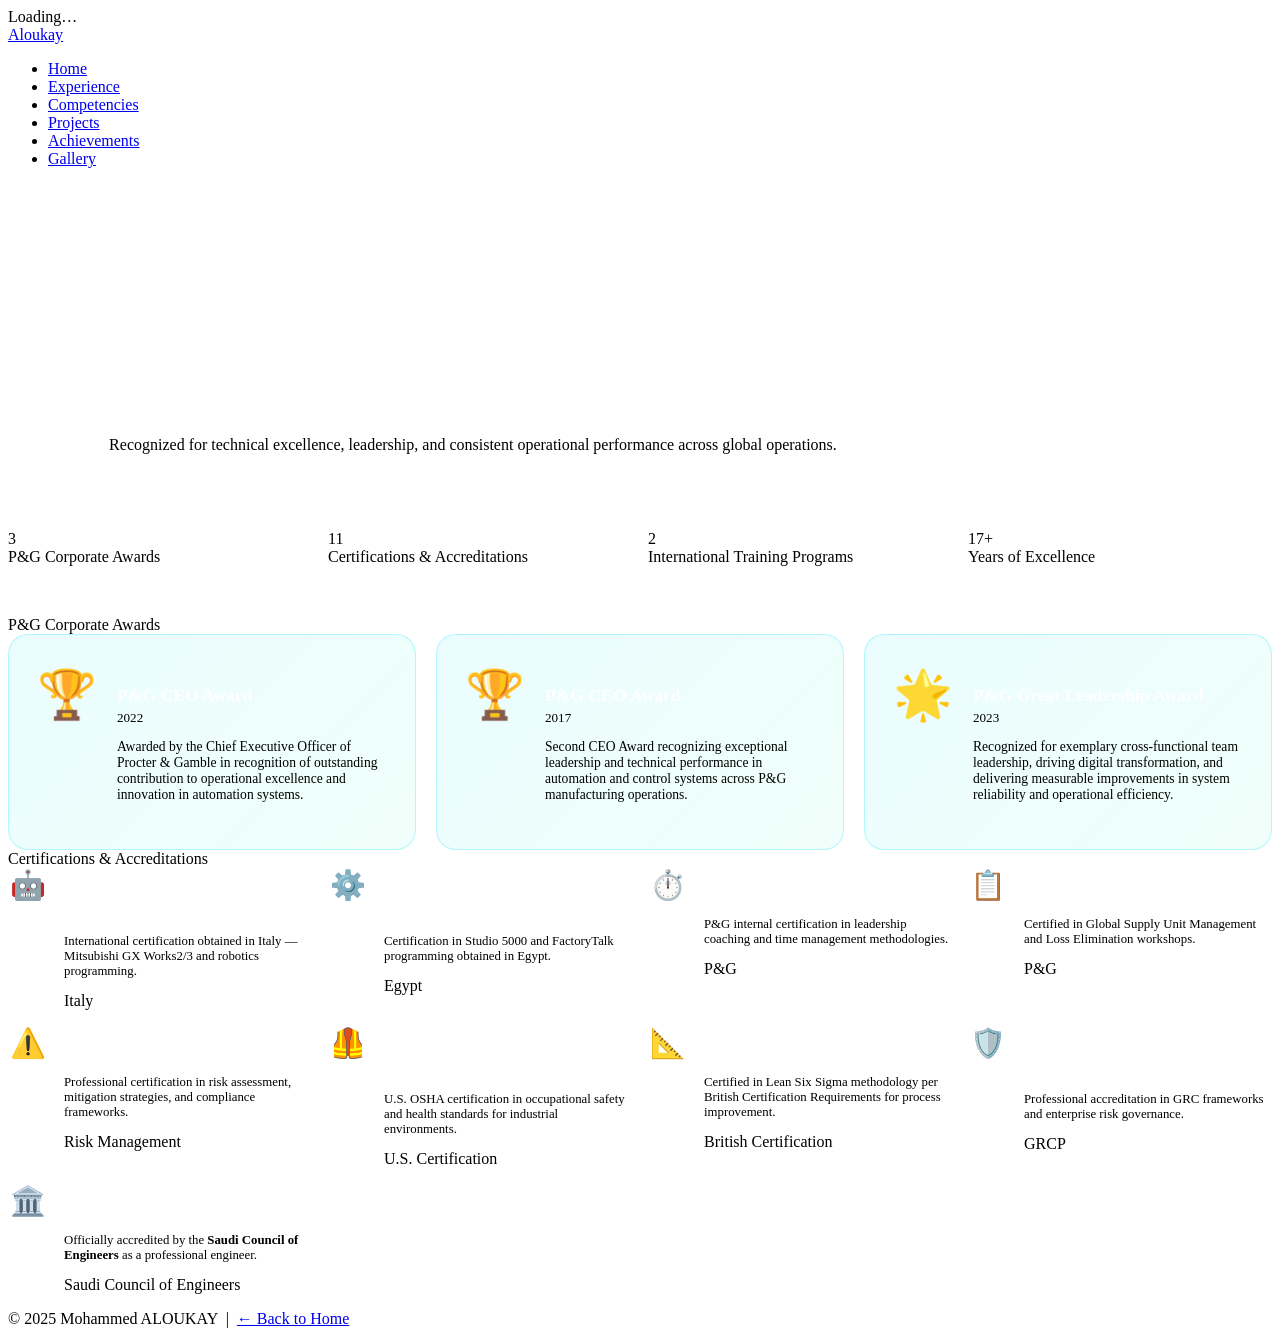
==== achievements.html @ 5bb52143 "Add files via upload" ====
<!DOCTYPE html>
<html lang="en">
<head>
  <meta charset="UTF-8" />
  <meta name="viewport" content="width=device-width, initial-scale=1.0" />
  <title>Achievements &amp; Awards — Mohammed ALOUKAY</title>
  <link href="https://fonts.googleapis.com/css2?family=Poppins:wght@300;400;600;700&display=swap" rel="stylesheet" />
  <link rel="stylesheet" href="style.css" />
  <style>
    .page-hero {
      padding: 140px 8% 60px;
      position: relative; overflow: hidden;
    }
    .page-hero .blob { top: 0; right: 5%; }
    .page-hero h1 {
      font-size: 2.8rem; font-weight: 700;
      background: linear-gradient(90deg, var(--cyan), var(--green));
      -webkit-background-clip: text;
      -webkit-text-fill-color: transparent;
    }
    .page-hero p { color: var(--muted); margin-top: 8px; }

    /* AWARD HIGHLIGHT */
    .award-highlight {
      background: linear-gradient(135deg, rgba(0,224,255,.08), rgba(0,255,163,.06));
      border: 1px solid rgba(0,224,255,.25);
      border-radius: 20px;
      padding: 32px 28px;
      display: flex; gap: 24px; align-items: flex-start;
      transition: transform .3s, box-shadow .3s;
    }
    .award-highlight:hover {
      transform: translateY(-6px);
      box-shadow: 0 10px 36px rgba(0,224,255,.18);
    }
    .award-highlight .aw-icon {
      font-size: 3rem; min-width: 56px; text-align: center;
    }
    .award-highlight h3 {
      font-size: 1.1rem; font-weight: 700; color: #fff;
      margin-bottom: 4px;
    }
    .award-highlight .aw-year {
      font-size: .82rem; color: var(--cyan);
      margin-bottom: 8px;
    }
    .award-highlight p { font-size: .85rem; color: var(--muted); }

    /* CERT CARD */
    .cert-card {
      display: flex; gap: 16px; align-items: flex-start;
    }
    .cert-card .cert-icon {
      font-size: 1.8rem; min-width: 40px; text-align: center;
    }
    .cert-card h4 { font-size: .92rem; font-weight: 700; color: #fff; margin-bottom: 4px; }
    .cert-card p  { font-size: .8rem; color: var(--muted); }

    .awards-grid {
      display: grid;
      grid-template-columns: repeat(auto-fit, minmax(320px,1fr));
      gap: 20px;
    }

    .cert-grid {
      display: grid;
      grid-template-columns: repeat(auto-fill, minmax(280px,1fr));
      gap: 16px;
    }

    /* COUNTER */
    .counter-row {
      display: grid;
      grid-template-columns: repeat(auto-fit, minmax(160px,1fr));
      gap: 16px;
      margin-bottom: 50px;
    }
  </style>
</head>
<body>

<div id="loader">Loading…</div>
<div class="cursor" id="cursor"></div>

<!-- NAV -->
<nav>
  <a class="logo" href="index.html">Aloukay</a>
  <ul>
    <li><a href="index.html">Home</a></li>
    <li><a href="experience.html">Experience</a></li>
    <li><a href="competencies.html">Competencies</a></li>
    <li><a href="projects.html">Projects</a></li>
    <li><a href="achievements.html">Achievements</a></li>
    <li><a href="gallery.html">Gallery</a></li>
  </ul>
</nav>

<!-- PAGE HERO -->
<div class="page-hero fade">
  <div class="blob"></div>
  <h1>Achievements &amp; Awards</h1>
  <p>Recognized for technical excellence, leadership, and consistent operational performance across global operations.</p>
</div>

<!-- COUNTERS -->
<section style="padding-top:0;" class="fade">
  <div class="counter-row">
    <div class="card stat-box">
      <div class="number">3</div>
      <div class="label">P&amp;G Corporate Awards</div>
    </div>
    <div class="card stat-box">
      <div class="number">11</div>
      <div class="label">Certifications &amp; Accreditations</div>
    </div>
    <div class="card stat-box">
      <div class="number">2</div>
      <div class="label">International Training Programs</div>
    </div>
    <div class="card stat-box">
      <div class="number">17+</div>
      <div class="label">Years of Excellence</div>
    </div>
  </div>
</section>

<!-- P&G AWARDS -->
<section style="padding-top:0;" class="fade">
  <div class="section-title">P&amp;G Corporate Awards</div>
  <div class="section-line"></div>
  <div class="awards-grid">

    <div class="award-highlight">
      <div class="aw-icon">🏆</div>
      <div>
        <h3>P&amp;G CEO Award</h3>
        <div class="aw-year">2022</div>
        <p>Awarded by the Chief Executive Officer of Procter &amp; Gamble in recognition of outstanding contribution to operational excellence and innovation in automation systems.</p>
      </div>
    </div>

    <div class="award-highlight">
      <div class="aw-icon">🏆</div>
      <div>
        <h3>P&amp;G CEO Award</h3>
        <div class="aw-year">2017</div>
        <p>Second CEO Award recognizing exceptional leadership and technical performance in automation and control systems across P&amp;G manufacturing operations.</p>
      </div>
    </div>

    <div class="award-highlight">
      <div class="aw-icon">🌟</div>
      <div>
        <h3>P&amp;G Great Leadership Award</h3>
        <div class="aw-year">2023</div>
        <p>Recognized for exemplary cross-functional team leadership, driving digital transformation, and delivering measurable improvements in system reliability and operational efficiency.</p>
      </div>
    </div>

  </div>
</section>

<!-- CERTIFICATIONS -->
<section class="fade">
  <div class="section-title">Certifications &amp; Accreditations</div>
  <div class="section-line"></div>
  <div class="cert-grid">

    <div class="card cert-card">
      <div class="cert-icon">🤖</div>
      <div>
        <h4>Mitsubishi PLC &amp; Robotics Programming Excellence</h4>
        <p>International certification obtained in Italy — Mitsubishi GX Works2/3 and robotics programming.</p>
        <span class="tag">Italy</span>
      </div>
    </div>

    <div class="card cert-card">
      <div class="cert-icon">⚙️</div>
      <div>
        <h4>Allen-Bradley PLC &amp; Automation Training</h4>
        <p>Certification in Studio 5000 and FactoryTalk programming obtained in Egypt.</p>
        <span class="tag">Egypt</span>
      </div>
    </div>

    <div class="card cert-card">
      <div class="cert-icon">⏱️</div>
      <div>
        <h4>Time &amp; Coaching Management</h4>
        <p>P&amp;G internal certification in leadership coaching and time management methodologies.</p>
        <span class="tag">P&amp;G</span>
      </div>
    </div>

    <div class="card cert-card">
      <div class="cert-icon">📋</div>
      <div>
        <h4>GSUM &amp; LE Workshop Certifications</h4>
        <p>Certified in Global Supply Unit Management and Loss Elimination workshops.</p>
        <span class="tag">P&amp;G</span>
      </div>
    </div>

    <div class="card cert-card">
      <div class="cert-icon">⚠️</div>
      <div>
        <h4>Fundamentals of Risk Management</h4>
        <p>Professional certification in risk assessment, mitigation strategies, and compliance frameworks.</p>
        <span class="tag">Risk Management</span>
      </div>
    </div>

    <div class="card cert-card">
      <div class="cert-icon">🦺</div>
      <div>
        <h4>OSHA — Occupational Safety &amp; Health</h4>
        <p>U.S. OSHA certification in occupational safety and health standards for industrial environments.</p>
        <span class="tag">U.S. Certification</span>
      </div>
    </div>

    <div class="card cert-card">
      <div class="cert-icon">📐</div>
      <div>
        <h4>Lean Six Sigma</h4>
        <p>Certified in Lean Six Sigma methodology per British Certification Requirements for process improvement.</p>
        <span class="tag">British Certification</span>
      </div>
    </div>

    <div class="card cert-card">
      <div class="cert-icon">🛡️</div>
      <div>
        <h4>Governance, Risk Management &amp; Compliance (GRCP)</h4>
        <p>Professional accreditation in GRC frameworks and enterprise risk governance.</p>
        <span class="tag">GRCP</span>
      </div>
    </div>

    <div class="card cert-card">
      <div class="cert-icon">🏛️</div>
      <div>
        <h4>Professional Accreditation Certificate</h4>
        <p>Officially accredited by the <strong>Saudi Council of Engineers</strong> as a professional engineer.</p>
        <span class="tag">Saudi Council of Engineers</span>
      </div>
    </div>

  </div>
</section>

<!-- FOOTER -->
<footer>
  <p>&copy; 2025 Mohammed ALOUKAY &nbsp;|&nbsp; <a href="index.html">← Back to Home</a></p>
</footer>

<script src="nav.js"></script>
</body>
</html>
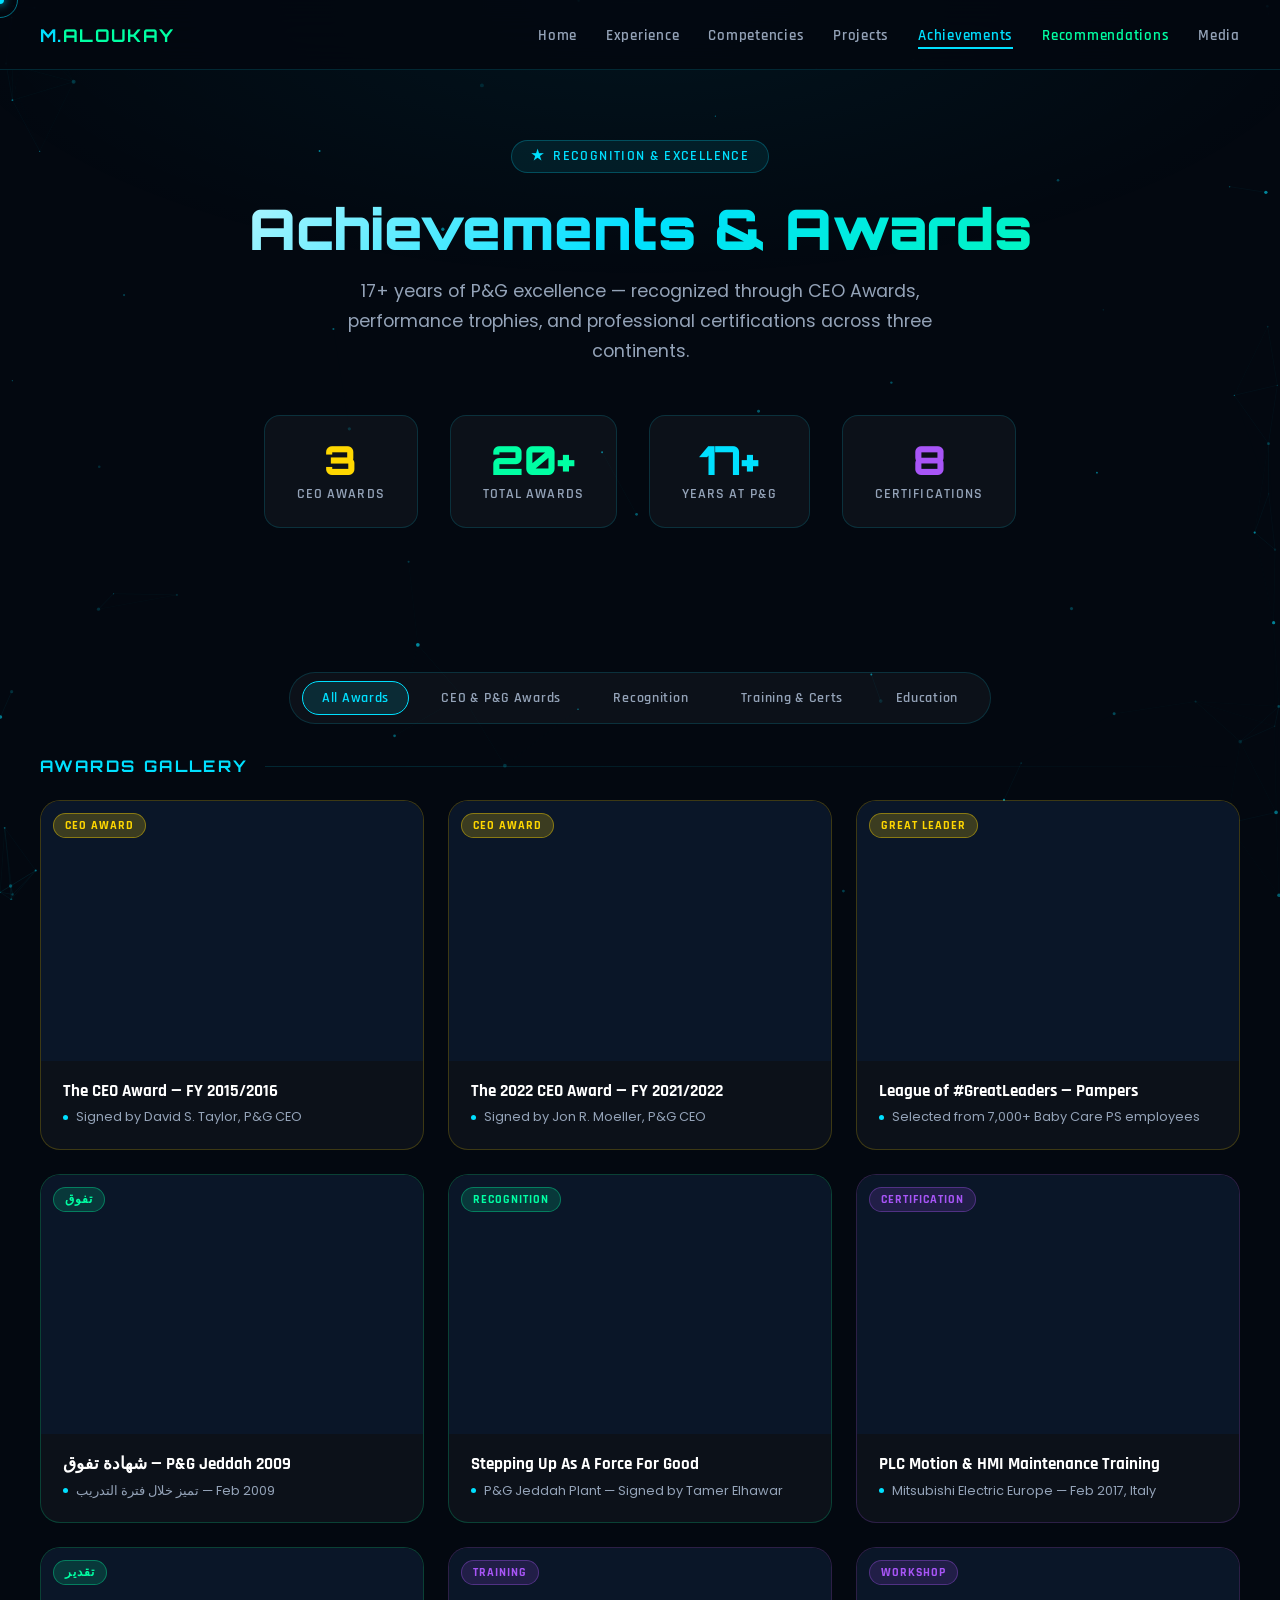
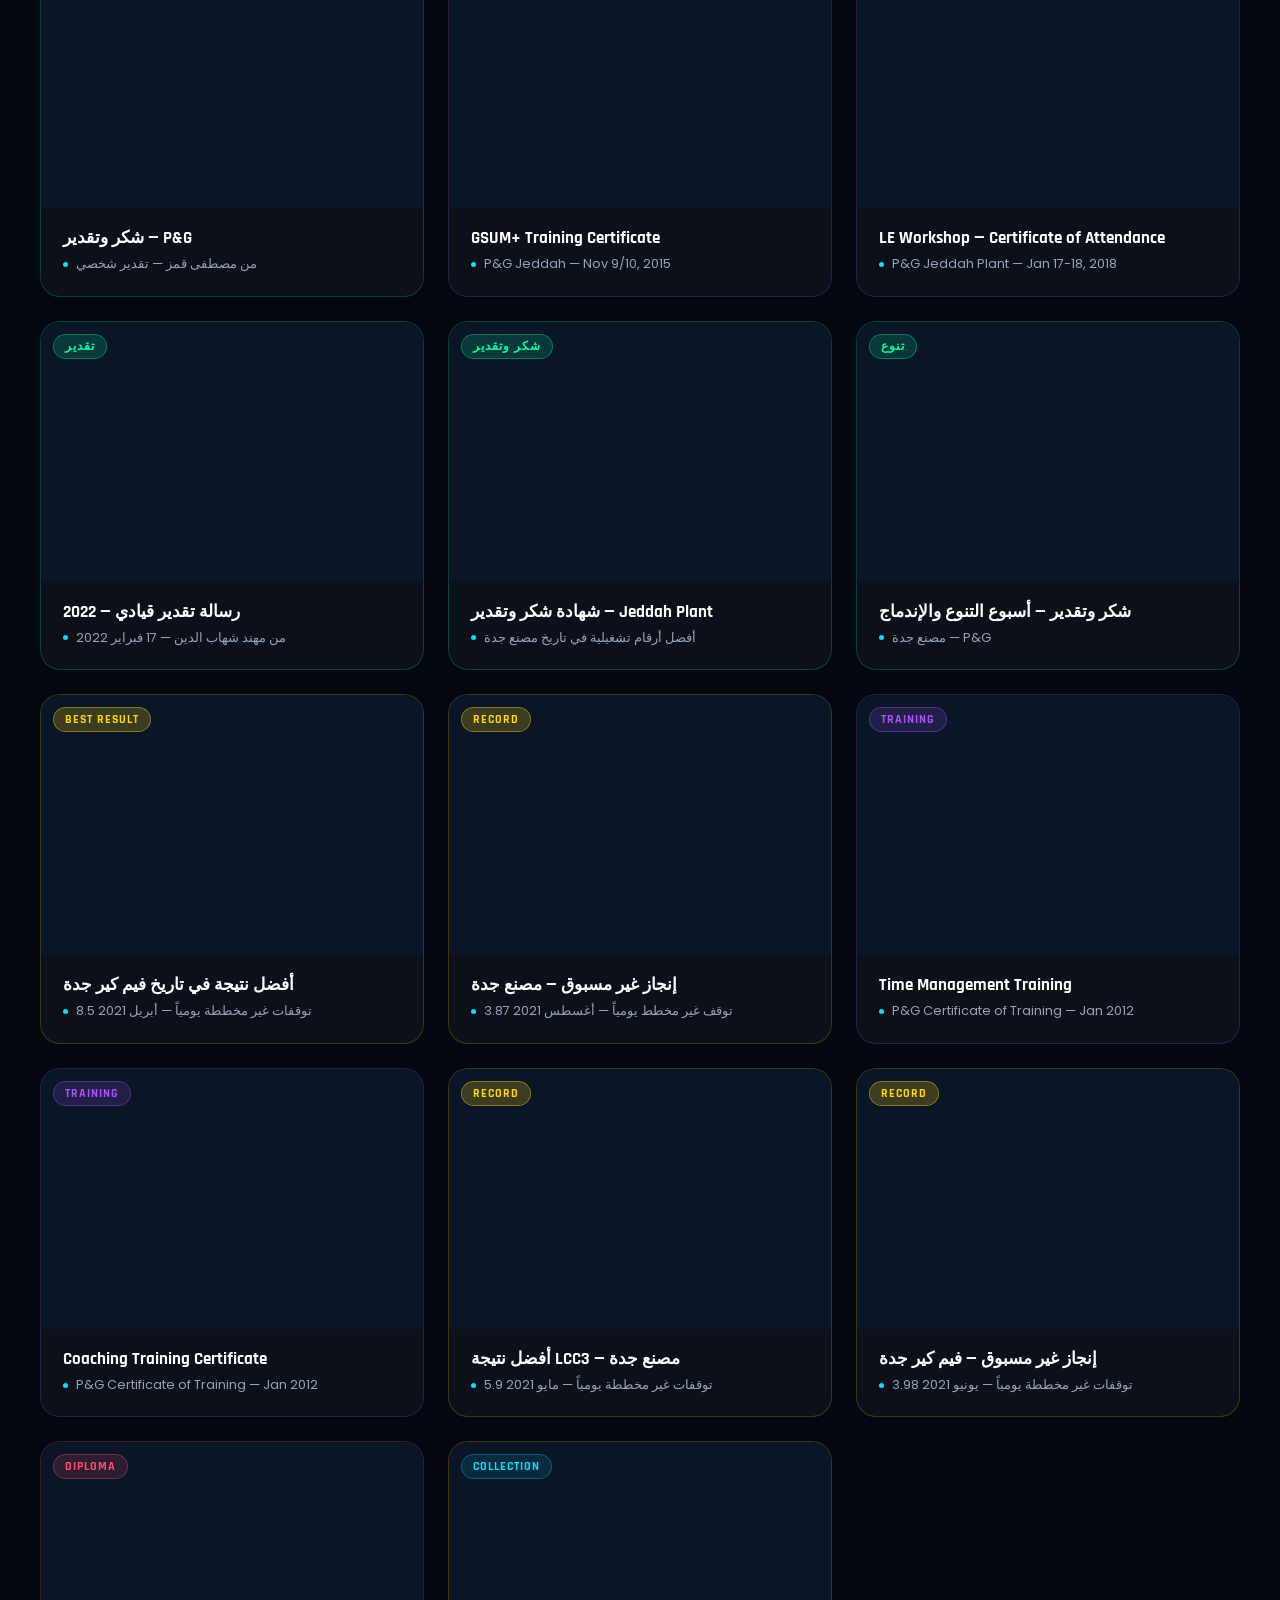
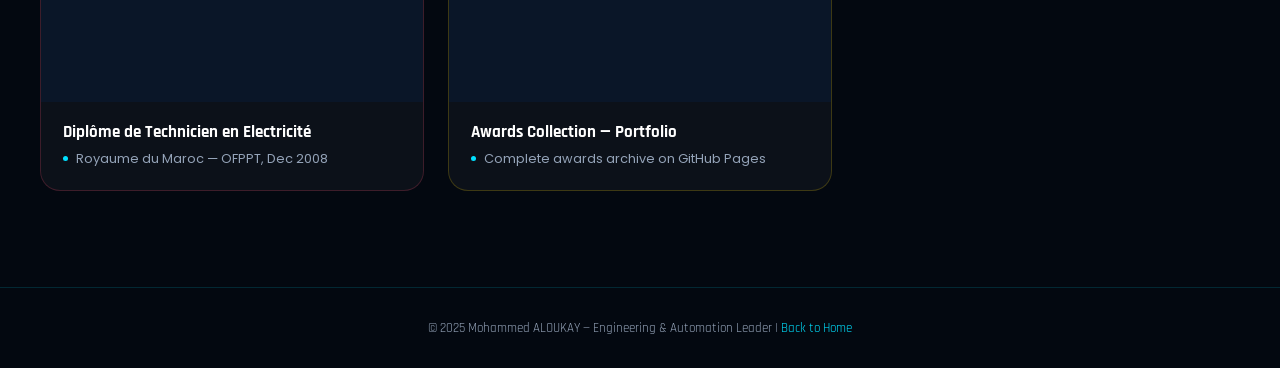
==== commit 3beabe51: "Add files via upload" ====
--- a/achievements.html
+++ b/achievements.html
@@ -1,260 +1,1059 @@
 <!DOCTYPE html>
 <html lang="en">
 <head>
-  <meta charset="UTF-8" />
-  <meta name="viewport" content="width=device-width, initial-scale=1.0" />
+  <meta charset="UTF-8">
+  <meta name="viewport" content="width=device-width, initial-scale=1.0">
   <title>Achievements &amp; Awards — Mohammed ALOUKAY</title>
-  <link href="https://fonts.googleapis.com/css2?family=Poppins:wght@300;400;600;700&display=swap" rel="stylesheet" />
-  <link rel="stylesheet" href="style.css" />
+  <link rel="preconnect" href="https://fonts.googleapis.com">
+  <link rel="preconnect" href="https://fonts.gstatic.com" crossorigin>
+  <link href="https://fonts.googleapis.com/css2?family=Orbitron:wght@400;600;700;900&family=Rajdhani:wght@400;500;600;700&family=Poppins:wght@300;400;500;600;700&family=Inter:wght@300;400;500;600&display=swap" rel="stylesheet">
   <style>
-    .page-hero {
-      padding: 140px 8% 60px;
-      position: relative; overflow: hidden;
-    }
-    .page-hero .blob { top: 0; right: 5%; }
-    .page-hero h1 {
-      font-size: 2.8rem; font-weight: 700;
-      background: linear-gradient(90deg, var(--cyan), var(--green));
+    /* ============================================================
+       RESET & BASE
+    ============================================================ */
+    *, *::before, *::after { box-sizing: border-box; margin: 0; padding: 0; }
+
+    :root {
+      --bg:        #030810;
+      --bg2:       #060f1e;
+      --bg3:       #0a1628;
+      --cyan:      #00e0ff;
+      --green:     #00ffa3;
+      --gold:      #ffd700;
+      --purple:    #a855f7;
+      --red:       #ff4d6d;
+      --glass:     rgba(255,255,255,0.04);
+      --glass2:    rgba(0,224,255,0.06);
+      --border:    rgba(0,224,255,0.15);
+      --border2:   rgba(0,255,163,0.15);
+      --text:      #e2e8f0;
+      --muted:     #94a3b8;
+      --shadow:    0 8px 32px rgba(0,0,0,0.5);
+    }
+
+    html { scroll-behavior: smooth; }
+
+    body {
+      font-family: 'Poppins', sans-serif;
+      background: var(--bg);
+      color: var(--text);
+      min-height: 100vh;
+      overflow-x: hidden;
+      cursor: none;
+    }
+
+    /* ============================================================
+       CUSTOM CURSOR
+    ============================================================ */
+    #cursor-dot {
+      position: fixed; top: 0; left: 0; z-index: 99999;
+      width: 8px; height: 8px; border-radius: 50%;
+      background: var(--cyan);
+      pointer-events: none;
+      transform: translate(-50%,-50%);
+      transition: transform .1s;
+      box-shadow: 0 0 10px var(--cyan);
+    }
+    #cursor-ring {
+      position: fixed; top: 0; left: 0; z-index: 99998;
+      width: 36px; height: 36px; border-radius: 50%;
+      border: 1.5px solid rgba(0,224,255,0.5);
+      pointer-events: none;
+      transform: translate(-50%,-50%);
+      transition: all .12s ease;
+    }
+
+    /* ============================================================
+       PARTICLES CANVAS
+    ============================================================ */
+    #particles-canvas {
+      position: fixed; top: 0; left: 0;
+      width: 100%; height: 100%;
+      z-index: 0;
+      pointer-events: none;
+    }
+
+    /* ============================================================
+       NAVIGATION
+    ============================================================ */
+    nav {
+      position: fixed; top: 0; left: 0; right: 0; z-index: 1000;
+      display: flex; align-items: center; justify-content: space-between;
+      padding: 0 2.5rem;
+      height: 70px;
+      background: rgba(3,8,16,0.85);
+      backdrop-filter: blur(20px);
+      border-bottom: 1px solid var(--border);
+      transition: all .3s;
+    }
+    nav.shrink { height: 56px; background: rgba(3,8,16,0.97); }
+
+    .nav-logo {
+      font-family: 'Orbitron', monospace;
+      font-size: 1.1rem; font-weight: 700;
+      color: var(--cyan);
+      text-decoration: none;
+      letter-spacing: .08em;
+    }
+    .nav-logo span { color: var(--green); }
+
+    .nav-links { display: flex; gap: 1.8rem; list-style: none; }
+    .nav-links a {
+      font-family: 'Rajdhani', sans-serif;
+      font-size: .95rem; font-weight: 600;
+      color: var(--muted);
+      text-decoration: none;
+      letter-spacing: .05em;
+      transition: color .25s;
+      position: relative;
+    }
+    .nav-links a::after {
+      content: ''; position: absolute; bottom: -4px; left: 0; right: 0;
+      height: 2px; background: var(--cyan);
+      transform: scaleX(0); transition: transform .25s;
+    }
+    .nav-links a:hover, .nav-links a.active { color: var(--cyan); }
+    .nav-links a:hover::after, .nav-links a.active::after { transform: scaleX(1); }
+    .nav-links a.rec-link { color: var(--green) !important; }
+    .nav-links a.rec-link::after { background: var(--green); }
+
+    /* ============================================================
+       HERO SECTION
+    ============================================================ */
+    .hero {
+      position: relative; z-index: 1;
+      padding: 140px 2.5rem 80px;
+      text-align: center;
+      background: radial-gradient(ellipse 80% 60% at 50% 0%, rgba(0,224,255,0.06) 0%, transparent 70%);
+    }
+
+    .hero-badge {
+      display: inline-flex; align-items: center; gap: .5rem;
+      padding: .4rem 1.2rem;
+      background: rgba(0,224,255,0.08);
+      border: 1px solid rgba(0,224,255,0.25);
+      border-radius: 50px;
+      font-family: 'Rajdhani', sans-serif;
+      font-size: .85rem; font-weight: 600;
+      color: var(--cyan);
+      letter-spacing: .1em;
+      text-transform: uppercase;
+      margin-bottom: 1.5rem;
+    }
+    .hero-badge::before { content: '★'; font-size: .9rem; }
+
+    .hero h1 {
+      font-family: 'Orbitron', monospace;
+      font-size: clamp(2rem, 5vw, 3.5rem);
+      font-weight: 900;
+      line-height: 1.15;
+      margin-bottom: 1rem;
+      background: linear-gradient(135deg, #fff 0%, var(--cyan) 50%, var(--green) 100%);
       -webkit-background-clip: text;
       -webkit-text-fill-color: transparent;
-    }
-    .page-hero p { color: var(--muted); margin-top: 8px; }
-
-    /* AWARD HIGHLIGHT */
-    .award-highlight {
-      background: linear-gradient(135deg, rgba(0,224,255,.08), rgba(0,255,163,.06));
-      border: 1px solid rgba(0,224,255,.25);
-      border-radius: 20px;
-      padding: 32px 28px;
-      display: flex; gap: 24px; align-items: flex-start;
-      transition: transform .3s, box-shadow .3s;
-    }
-    .award-highlight:hover {
-      transform: translateY(-6px);
-      box-shadow: 0 10px 36px rgba(0,224,255,.18);
-    }
-    .award-highlight .aw-icon {
-      font-size: 3rem; min-width: 56px; text-align: center;
-    }
-    .award-highlight h3 {
-      font-size: 1.1rem; font-weight: 700; color: #fff;
-      margin-bottom: 4px;
-    }
-    .award-highlight .aw-year {
-      font-size: .82rem; color: var(--cyan);
-      margin-bottom: 8px;
-    }
-    .award-highlight p { font-size: .85rem; color: var(--muted); }
-
-    /* CERT CARD */
-    .cert-card {
-      display: flex; gap: 16px; align-items: flex-start;
-    }
-    .cert-card .cert-icon {
-      font-size: 1.8rem; min-width: 40px; text-align: center;
-    }
-    .cert-card h4 { font-size: .92rem; font-weight: 700; color: #fff; margin-bottom: 4px; }
-    .cert-card p  { font-size: .8rem; color: var(--muted); }
+      background-clip: text;
+    }
+
+    .hero p {
+      font-size: 1.1rem; color: var(--muted);
+      max-width: 600px; margin: 0 auto 3rem;
+      line-height: 1.7;
+    }
+
+    /* ============================================================
+       STATS COUNTERS
+    ============================================================ */
+    .stats-grid {
+      display: flex; justify-content: center; gap: 2rem;
+      flex-wrap: wrap;
+      margin-bottom: 4rem;
+    }
+
+    .stat-card {
+      background: var(--glass);
+      border: 1px solid var(--border);
+      border-radius: 16px;
+      padding: 1.5rem 2rem;
+      text-align: center;
+      min-width: 140px;
+      position: relative;
+      overflow: hidden;
+      transition: transform .3s, border-color .3s;
+    }
+    .stat-card::before {
+      content: ''; position: absolute; inset: 0;
+      background: linear-gradient(135deg, rgba(0,224,255,0.05), transparent);
+      opacity: 0; transition: opacity .3s;
+    }
+    .stat-card:hover { transform: translateY(-4px); border-color: var(--cyan); }
+    .stat-card:hover::before { opacity: 1; }
+
+    .stat-number {
+      font-family: 'Orbitron', monospace;
+      font-size: 2.5rem; font-weight: 900;
+      color: var(--cyan);
+      line-height: 1;
+      margin-bottom: .3rem;
+    }
+    .stat-number.gold { color: var(--gold); }
+    .stat-number.green { color: var(--green); }
+    .stat-number.purple { color: var(--purple); }
+
+    .stat-label {
+      font-family: 'Rajdhani', sans-serif;
+      font-size: .85rem; font-weight: 600;
+      color: var(--muted);
+      text-transform: uppercase;
+      letter-spacing: .08em;
+    }
+
+    /* ============================================================
+       FILTER BAR
+    ============================================================ */
+    .filter-section {
+      position: relative; z-index: 1;
+      padding: 0 2.5rem 2rem;
+      display: flex; justify-content: center;
+    }
+
+    .filter-bar {
+      display: flex; gap: .75rem; flex-wrap: wrap;
+      justify-content: center;
+      background: var(--glass);
+      border: 1px solid var(--border);
+      border-radius: 60px;
+      padding: .5rem .75rem;
+    }
+
+    .filter-btn {
+      font-family: 'Rajdhani', sans-serif;
+      font-size: .9rem; font-weight: 600;
+      padding: .45rem 1.2rem;
+      border-radius: 50px;
+      border: 1px solid transparent;
+      background: transparent;
+      color: var(--muted);
+      cursor: pointer;
+      transition: all .25s;
+      letter-spacing: .05em;
+    }
+    .filter-btn:hover { color: var(--cyan); border-color: rgba(0,224,255,0.3); }
+    .filter-btn.active {
+      background: rgba(0,224,255,0.12);
+      border-color: var(--cyan);
+      color: var(--cyan);
+    }
+    .filter-btn[data-cat="pg-awards"].active { background: rgba(255,215,0,0.1); border-color: var(--gold); color: var(--gold); }
+    .filter-btn[data-cat="recognition"].active { background: rgba(0,255,163,0.1); border-color: var(--green); color: var(--green); }
+    .filter-btn[data-cat="training"].active { background: rgba(168,85,247,0.1); border-color: var(--purple); color: var(--purple); }
+    .filter-btn[data-cat="education"].active { background: rgba(255,77,109,0.1); border-color: var(--red); color: var(--red); }
+
+    /* ============================================================
+       AWARDS GRID
+    ============================================================ */
+    .awards-section {
+      position: relative; z-index: 1;
+      padding: 0 2.5rem 6rem;
+      max-width: 1400px;
+      margin: 0 auto;
+    }
+
+    .section-title {
+      font-family: 'Orbitron', monospace;
+      font-size: 1rem; font-weight: 700;
+      color: var(--cyan);
+      text-transform: uppercase;
+      letter-spacing: .15em;
+      margin-bottom: 1.5rem;
+      display: flex; align-items: center; gap: 1rem;
+    }
+    .section-title::after {
+      content: ''; flex: 1;
+      height: 1px;
+      background: linear-gradient(90deg, var(--border), transparent);
+    }
 
     .awards-grid {
       display: grid;
-      grid-template-columns: repeat(auto-fit, minmax(320px,1fr));
-      gap: 20px;
-    }
-
-    .cert-grid {
-      display: grid;
-      grid-template-columns: repeat(auto-fill, minmax(280px,1fr));
-      gap: 16px;
-    }
-
-    /* COUNTER */
-    .counter-row {
-      display: grid;
-      grid-template-columns: repeat(auto-fit, minmax(160px,1fr));
-      gap: 16px;
-      margin-bottom: 50px;
+      grid-template-columns: repeat(auto-fill, minmax(320px, 1fr));
+      gap: 1.5rem;
+    }
+
+    /* ============================================================
+       AWARD CARD
+    ============================================================ */
+    .award-card {
+      background: var(--glass);
+      border: 1px solid var(--border);
+      border-radius: 20px;
+      overflow: hidden;
+      cursor: pointer;
+      transition: transform .35s cubic-bezier(.25,.8,.25,1),
+                  border-color .35s,
+                  box-shadow .35s;
+      position: relative;
+    }
+    .award-card::before {
+      content: ''; position: absolute; inset: 0; z-index: 1;
+      background: linear-gradient(135deg, rgba(0,224,255,0.04), transparent 60%);
+      opacity: 0; transition: opacity .35s;
+      pointer-events: none;
+    }
+    .award-card:hover {
+      transform: translateY(-8px) scale(1.01);
+      border-color: var(--cyan);
+      box-shadow: 0 20px 60px rgba(0,224,255,0.15), 0 0 0 1px rgba(0,224,255,0.1);
+    }
+    .award-card:hover::before { opacity: 1; }
+
+    .award-card[data-cat="pg-awards"] { border-color: rgba(255,215,0,0.2); }
+    .award-card[data-cat="pg-awards"]:hover { border-color: var(--gold); box-shadow: 0 20px 60px rgba(255,215,0,0.15); }
+    .award-card[data-cat="recognition"] { border-color: rgba(0,255,163,0.2); }
+    .award-card[data-cat="recognition"]:hover { border-color: var(--green); box-shadow: 0 20px 60px rgba(0,255,163,0.15); }
+    .award-card[data-cat="training"] { border-color: rgba(168,85,247,0.2); }
+    .award-card[data-cat="training"]:hover { border-color: var(--purple); box-shadow: 0 20px 60px rgba(168,85,247,0.15); }
+    .award-card[data-cat="education"] { border-color: rgba(255,77,109,0.2); }
+    .award-card[data-cat="education"]:hover { border-color: var(--red); box-shadow: 0 20px 60px rgba(255,77,109,0.15); }
+
+    /* Image container */
+    .award-img-wrap {
+      position: relative;
+      width: 100%;
+      padding-top: 68%;
+      overflow: hidden;
+      background: var(--bg3);
+    }
+    .award-img-wrap img {
+      position: absolute; inset: 0;
+      width: 100%; height: 100%;
+      object-fit: cover;
+      transition: transform .5s ease;
+    }
+    .award-card:hover .award-img-wrap img { transform: scale(1.06); }
+
+    /* Zoom overlay */
+    .zoom-icon {
+      position: absolute; top: 50%; left: 50%;
+      transform: translate(-50%,-50%) scale(0);
+      font-size: 2rem;
+      background: rgba(0,0,0,0.6);
+      width: 60px; height: 60px;
+      border-radius: 50%;
+      display: flex; align-items: center; justify-content: center;
+      transition: transform .3s;
+      z-index: 2;
+      pointer-events: none;
+    }
+    .award-card:hover .zoom-icon { transform: translate(-50%,-50%) scale(1); }
+
+    /* Category badge on image */
+    .cat-badge {
+      position: absolute; top: 12px; left: 12px; z-index: 3;
+      font-family: 'Rajdhani', sans-serif;
+      font-size: .75rem; font-weight: 700;
+      padding: .25rem .7rem;
+      border-radius: 50px;
+      text-transform: uppercase;
+      letter-spacing: .08em;
+    }
+    .cat-badge.gold   { background: rgba(255,215,0,0.2); color: var(--gold); border: 1px solid rgba(255,215,0,0.4); }
+    .cat-badge.green  { background: rgba(0,255,163,0.15); color: var(--green); border: 1px solid rgba(0,255,163,0.35); }
+    .cat-badge.purple { background: rgba(168,85,247,0.15); color: var(--purple); border: 1px solid rgba(168,85,247,0.35); }
+    .cat-badge.red    { background: rgba(255,77,109,0.15); color: var(--red); border: 1px solid rgba(255,77,109,0.35); }
+    .cat-badge.cyan   { background: rgba(0,224,255,0.1); color: var(--cyan); border: 1px solid rgba(0,224,255,0.3); }
+
+    /* Card body */
+    .award-body {
+      padding: 1.25rem 1.4rem 1.4rem;
+    }
+    .award-title {
+      font-family: 'Rajdhani', sans-serif;
+      font-size: 1.05rem; font-weight: 700;
+      color: #fff;
+      margin-bottom: .35rem;
+      line-height: 1.3;
+    }
+    .award-meta {
+      font-size: .8rem; color: var(--muted);
+      display: flex; align-items: center; gap: .5rem;
+    }
+    .award-meta .dot {
+      width: 5px; height: 5px; border-radius: 50%;
+      background: var(--cyan); flex-shrink: 0;
+    }
+
+    /* ============================================================
+       HIDDEN STATE
+    ============================================================ */
+    .award-card.hidden { display: none; }
+
+    /* ============================================================
+       LIGHTBOX
+    ============================================================ */
+    #lightbox {
+      position: fixed; inset: 0; z-index: 9999;
+      background: rgba(0,0,0,0.95);
+      backdrop-filter: blur(10px);
+      display: none;
+      align-items: center;
+      justify-content: center;
+      padding: 2rem;
+    }
+    #lightbox.open { display: flex; }
+
+    #lightbox-img {
+      max-width: 90vw;
+      max-height: 85vh;
+      object-fit: contain;
+      border-radius: 12px;
+      box-shadow: 0 0 80px rgba(0,224,255,0.2);
+      border: 1px solid var(--border);
+    }
+
+    #lightbox-close {
+      position: absolute; top: 1.5rem; right: 1.5rem;
+      width: 44px; height: 44px;
+      background: rgba(255,255,255,0.08);
+      border: 1px solid rgba(255,255,255,0.15);
+      border-radius: 50%;
+      color: #fff; font-size: 1.3rem;
+      cursor: pointer;
+      display: flex; align-items: center; justify-content: center;
+      transition: background .2s, transform .2s;
+    }
+    #lightbox-close:hover { background: rgba(255,77,109,0.3); transform: rotate(90deg); }
+
+    #lightbox-caption {
+      position: absolute; bottom: 2rem; left: 50%;
+      transform: translateX(-50%);
+      font-family: 'Rajdhani', sans-serif;
+      font-size: 1rem; font-weight: 600;
+      color: rgba(255,255,255,0.7);
+      text-align: center;
+      max-width: 600px;
+      white-space: nowrap; overflow: hidden; text-overflow: ellipsis;
+    }
+
+    #lightbox-prev, #lightbox-next {
+      position: absolute; top: 50%; transform: translateY(-50%);
+      width: 48px; height: 48px;
+      background: rgba(0,224,255,0.1);
+      border: 1px solid var(--border);
+      border-radius: 50%;
+      color: var(--cyan); font-size: 1.3rem;
+      cursor: pointer;
+      display: flex; align-items: center; justify-content: center;
+      transition: background .2s;
+    }
+    #lightbox-prev { left: 1.5rem; }
+    #lightbox-next { right: 1.5rem; }
+    #lightbox-prev:hover, #lightbox-next:hover { background: rgba(0,224,255,0.2); }
+
+    /* ============================================================
+       SCROLL REVEAL
+    ============================================================ */
+    .reveal {
+      opacity: 0;
+      transform: translateY(30px);
+      transition: opacity .6s ease, transform .6s ease;
+    }
+    .reveal.visible {
+      opacity: 1;
+      transform: translateY(0);
+    }
+
+    /* ============================================================
+       FOOTER
+    ============================================================ */
+    footer {
+      position: relative; z-index: 1;
+      text-align: center;
+      padding: 2rem;
+      border-top: 1px solid var(--border);
+      font-size: .8rem; color: var(--muted);
+      font-family: 'Rajdhani', sans-serif;
+    }
+    footer a { color: var(--cyan); text-decoration: none; }
+
+    /* ============================================================
+       RESPONSIVE
+    ============================================================ */
+    @media (max-width: 900px) {
+      .nav-links { gap: 1rem; }
+      .nav-links a { font-size: .8rem; }
+    }
+    @media (max-width: 768px) {
+      nav { padding: 0 1rem; }
+      .hero { padding: 110px 1rem 60px; }
+      .filter-section { padding: 0 1rem 1.5rem; }
+      .awards-section { padding: 0 1rem 4rem; }
+      .awards-grid { grid-template-columns: 1fr 1fr; gap: 1rem; }
+      #lightbox-prev { left: .5rem; }
+      #lightbox-next { right: .5rem; }
+    }
+    @media (max-width: 480px) {
+      .awards-grid { grid-template-columns: 1fr; }
+      .stats-grid { gap: 1rem; }
+      .stat-card { min-width: 110px; padding: 1rem 1.2rem; }
+      .stat-number { font-size: 2rem; }
+      .nav-links { gap: .6rem; }
+      .nav-links a { font-size: .72rem; }
     }
   </style>
 </head>
 <body>
 
-<div id="loader">Loading…</div>
-<div class="cursor" id="cursor"></div>
-
-<!-- NAV -->
-<nav>
-  <a class="logo" href="index.html">Aloukay</a>
-  <ul>
+<!-- Custom Cursor -->
+<div id="cursor-dot"></div>
+<div id="cursor-ring"></div>
+
+<!-- Particles -->
+<canvas id="particles-canvas"></canvas>
+
+<!-- Navigation -->
+<nav id="main-nav">
+  <a href="index.html" class="nav-logo">M.<span>ALOUKAY</span></a>
+  <ul class="nav-links">
     <li><a href="index.html">Home</a></li>
     <li><a href="experience.html">Experience</a></li>
     <li><a href="competencies.html">Competencies</a></li>
     <li><a href="projects.html">Projects</a></li>
-    <li><a href="achievements.html">Achievements</a></li>
-    <li><a href="gallery.html">Gallery</a></li>
+    <li><a href="achievements.html" class="active">Achievements</a></li>
+    <li><a href="recommendations.html" class="rec-link">Recommendations</a></li>
+    <li><a href="gallery.html">Media</a></li>
   </ul>
 </nav>
 
-<!-- PAGE HERO -->
-<div class="page-hero fade">
-  <div class="blob"></div>
+<!-- Hero -->
+<section class="hero">
+  <div class="hero-badge">Recognition &amp; Excellence</div>
   <h1>Achievements &amp; Awards</h1>
-  <p>Recognized for technical excellence, leadership, and consistent operational performance across global operations.</p>
-</div>
-
-<!-- COUNTERS -->
-<section style="padding-top:0;" class="fade">
-  <div class="counter-row">
-    <div class="card stat-box">
-      <div class="number">3</div>
-      <div class="label">P&amp;G Corporate Awards</div>
-    </div>
-    <div class="card stat-box">
-      <div class="number">11</div>
-      <div class="label">Certifications &amp; Accreditations</div>
-    </div>
-    <div class="card stat-box">
-      <div class="number">2</div>
-      <div class="label">International Training Programs</div>
-    </div>
-    <div class="card stat-box">
-      <div class="number">17+</div>
-      <div class="label">Years of Excellence</div>
+  <p>17+ years of P&amp;G excellence — recognized through CEO Awards, performance trophies, and professional certifications across three continents.</p>
+
+  <!-- Stats -->
+  <div class="stats-grid">
+    <div class="stat-card reveal">
+      <div class="stat-number gold" data-target="3">0</div>
+      <div class="stat-label">CEO Awards</div>
+    </div>
+    <div class="stat-card reveal">
+      <div class="stat-number green" data-target="20">0</div>
+      <div class="stat-label">Total Awards</div>
+    </div>
+    <div class="stat-card reveal">
+      <div class="stat-number" data-target="17">0</div>
+      <div class="stat-label">Years at P&amp;G</div>
+    </div>
+    <div class="stat-card reveal">
+      <div class="stat-number purple" data-target="8">0</div>
+      <div class="stat-label">Certifications</div>
     </div>
   </div>
 </section>
 
-<!-- P&G AWARDS -->
-<section style="padding-top:0;" class="fade">
-  <div class="section-title">P&amp;G Corporate Awards</div>
-  <div class="section-line"></div>
-  <div class="awards-grid">
-
-    <div class="award-highlight">
-      <div class="aw-icon">🏆</div>
-      <div>
-        <h3>P&amp;G CEO Award</h3>
-        <div class="aw-year">2022</div>
-        <p>Awarded by the Chief Executive Officer of Procter &amp; Gamble in recognition of outstanding contribution to operational excellence and innovation in automation systems.</p>
-      </div>
-    </div>
-
-    <div class="award-highlight">
-      <div class="aw-icon">🏆</div>
-      <div>
-        <h3>P&amp;G CEO Award</h3>
-        <div class="aw-year">2017</div>
-        <p>Second CEO Award recognizing exceptional leadership and technical performance in automation and control systems across P&amp;G manufacturing operations.</p>
-      </div>
-    </div>
-
-    <div class="award-highlight">
-      <div class="aw-icon">🌟</div>
-      <div>
-        <h3>P&amp;G Great Leadership Award</h3>
-        <div class="aw-year">2023</div>
-        <p>Recognized for exemplary cross-functional team leadership, driving digital transformation, and delivering measurable improvements in system reliability and operational efficiency.</p>
+<!-- Filter Bar -->
+<div class="filter-section">
+  <div class="filter-bar">
+    <button class="filter-btn active" data-cat="all">All Awards</button>
+    <button class="filter-btn" data-cat="pg-awards">CEO &amp; P&amp;G Awards</button>
+    <button class="filter-btn" data-cat="recognition">Recognition</button>
+    <button class="filter-btn" data-cat="training">Training &amp; Certs</button>
+    <button class="filter-btn" data-cat="education">Education</button>
+  </div>
+</div>
+
+<!-- Awards Grid -->
+<section class="awards-section">
+  <div class="section-title">Awards Gallery</div>
+
+  <div class="awards-grid" id="awards-grid">
+
+    <!-- 1: CEO Award 2015/2016 -->
+    <div class="award-card reveal" data-cat="pg-awards" data-img="awards/award01.jpg" data-title="The CEO Award 2015/2016 — P&G (David S. Taylor)">
+      <div class="award-img-wrap">
+        <span class="cat-badge gold">CEO Award</span>
+        <div class="zoom-icon">🔍</div>
+        <img src="awards/award01.jpg" alt="P&G CEO Award 2015/2016" loading="lazy"
+             onerror="this.style.display='none'">
+      </div>
+      <div class="award-body">
+        <div class="award-title">The CEO Award — FY 2015/2016</div>
+        <div class="award-meta"><span class="dot"></span> Signed by David S. Taylor, P&amp;G CEO</div>
+      </div>
+    </div>
+
+    <!-- 2: CEO Award 2022 -->
+    <div class="award-card reveal" data-cat="pg-awards" data-img="awards/award02.jpg" data-title="The 2022 CEO Award — P&G (Jon R. Moeller)">
+      <div class="award-img-wrap">
+        <span class="cat-badge gold">CEO Award</span>
+        <div class="zoom-icon">🔍</div>
+        <img src="awards/award02.jpg" alt="P&G 2022 CEO Award" loading="lazy"
+             onerror="this.style.display='none'">
+      </div>
+      <div class="award-body">
+        <div class="award-title">The 2022 CEO Award — FY 2021/2022</div>
+        <div class="award-meta"><span class="dot"></span> Signed by Jon R. Moeller, P&amp;G CEO</div>
+      </div>
+    </div>
+
+    <!-- 3: Great Leaders Award (Pampers) -->
+    <div class="award-card reveal" data-cat="pg-awards" data-img="awards/award03.jpg" data-title="League of #GreatLeaders — Pampers Baby Care">
+      <div class="award-img-wrap">
+        <span class="cat-badge gold">Great Leader</span>
+        <div class="zoom-icon">🔍</div>
+        <img src="awards/award03.jpg" alt="League of GreatLeaders Award" loading="lazy"
+             onerror="this.style.display='none'">
+      </div>
+      <div class="award-body">
+        <div class="award-title">League of #GreatLeaders — Pampers</div>
+        <div class="award-meta"><span class="dot"></span> Selected from 7,000+ Baby Care PS employees</div>
+      </div>
+    </div>
+
+    <!-- 4: شهادة تفوق P&G 2009 -->
+    <div class="award-card reveal" data-cat="recognition" data-img="awards/award04.jpg" data-title="شهادة تفوق — شركة المنتجات الحديثة P&G 2009">
+      <div class="award-img-wrap">
+        <span class="cat-badge green">تفوق</span>
+        <div class="zoom-icon">🔍</div>
+        <img src="awards/award04.jpg" alt="شهادة تفوق P&G 2009" loading="lazy"
+             onerror="this.style.display='none'">
+      </div>
+      <div class="award-body">
+        <div class="award-title">شهادة تفوق — P&amp;G Jeddah 2009</div>
+        <div class="award-meta"><span class="dot"></span> تميز خلال فترة التدريب — Feb 2009</div>
+      </div>
+    </div>
+
+    <!-- 5: Stepping Up As A Force For Good -->
+    <div class="award-card reveal" data-cat="recognition" data-img="awards/award05.jpg" data-title="Stepping Up As A Force For Good — P&G Jeddah Plant">
+      <div class="award-img-wrap">
+        <span class="cat-badge green">Recognition</span>
+        <div class="zoom-icon">🔍</div>
+        <img src="awards/award05.jpg" alt="Stepping Up As A Force For Good" loading="lazy"
+             onerror="this.style.display='none'">
+      </div>
+      <div class="award-body">
+        <div class="award-title">Stepping Up As A Force For Good</div>
+        <div class="award-meta"><span class="dot"></span> P&amp;G Jeddah Plant — Signed by Tamer Elhawar</div>
+      </div>
+    </div>
+
+    <!-- 6: Mitsubishi PLC Certificate -->
+    <div class="award-card reveal" data-cat="training" data-img="awards/award06.jpg" data-title="PLC Motion & HMI Maintenance Training — Mitsubishi Electric, Italy 2017">
+      <div class="award-img-wrap">
+        <span class="cat-badge purple">Certification</span>
+        <div class="zoom-icon">🔍</div>
+        <img src="awards/award06.jpg" alt="Mitsubishi PLC Certificate" loading="lazy"
+             onerror="this.style.display='none'">
+      </div>
+      <div class="award-body">
+        <div class="award-title">PLC Motion &amp; HMI Maintenance Training</div>
+        <div class="award-meta"><span class="dot"></span> Mitsubishi Electric Europe — Feb 2017, Italy</div>
+      </div>
+    </div>
+
+    <!-- 7: شكر وتقدير من مصطفى قمز -->
+    <div class="award-card reveal" data-cat="recognition" data-img="awards/award07.jpg" data-title="شكر وتقدير — P&G من مصطفى قمز">
+      <div class="award-img-wrap">
+        <span class="cat-badge green">تقدير</span>
+        <div class="zoom-icon">🔍</div>
+        <img src="awards/award07.jpg" alt="شكر وتقدير P&G" loading="lazy"
+             onerror="this.style.display='none'">
+      </div>
+      <div class="award-body">
+        <div class="award-title">شكر وتقدير — P&amp;G</div>
+        <div class="award-meta"><span class="dot"></span> من مصطفى قمز — تقدير شخصي</div>
+      </div>
+    </div>
+
+    <!-- 8: GSUM+ Training Certificate -->
+    <div class="award-card reveal" data-cat="training" data-img="awards/award08.jpg" data-title="GSUM+ Training — P&G Jeddah Nov 2015">
+      <div class="award-img-wrap">
+        <span class="cat-badge purple">Training</span>
+        <div class="zoom-icon">🔍</div>
+        <img src="awards/award08.jpg" alt="GSUM+ Training Certificate" loading="lazy"
+             onerror="this.style.display='none'">
+      </div>
+      <div class="award-body">
+        <div class="award-title">GSUM+ Training Certificate</div>
+        <div class="award-meta"><span class="dot"></span> P&amp;G Jeddah — Nov 9/10, 2015</div>
+      </div>
+    </div>
+
+    <!-- 9: LE Workshop Certificate -->
+    <div class="award-card reveal" data-cat="training" data-img="awards/award09.jpg" data-title="LE Workshop — P&G Jeddah Plant Jan 2018">
+      <div class="award-img-wrap">
+        <span class="cat-badge purple">Workshop</span>
+        <div class="zoom-icon">🔍</div>
+        <img src="awards/award09.jpg" alt="LE Workshop Certificate" loading="lazy"
+             onerror="this.style.display='none'">
+      </div>
+      <div class="award-body">
+        <div class="award-title">LE Workshop — Certificate of Attendance</div>
+        <div class="award-meta"><span class="dot"></span> P&amp;G Jeddah Plant — Jan 17-18, 2018</div>
+      </div>
+    </div>
+
+    <!-- 10: رسالة تقدير مهند شهاب الدين 2022 -->
+    <div class="award-card reveal" data-cat="recognition" data-img="awards/award10.jpg" data-title="رسالة تقدير قيادي — P&G 2022 من مهند شهاب الدين">
+      <div class="award-img-wrap">
+        <span class="cat-badge green">تقدير</span>
+        <div class="zoom-icon">🔍</div>
+        <img src="awards/award10.jpg" alt="رسالة تقدير قيادي 2022" loading="lazy"
+             onerror="this.style.display='none'">
+      </div>
+      <div class="award-body">
+        <div class="award-title">رسالة تقدير قيادي — 2022</div>
+        <div class="award-meta"><span class="dot"></span> من مهند شهاب الدين — 17 فبراير 2022</div>
+      </div>
+    </div>
+
+    <!-- 11: شهادة شكر وتقدير Jeddah Plant -->
+    <div class="award-card reveal" data-cat="recognition" data-img="awards/award11.jpg" data-title="شهادة شكر وتقدير — P&G Jeddah Plant">
+      <div class="award-img-wrap">
+        <span class="cat-badge green">شكر وتقدير</span>
+        <div class="zoom-icon">🔍</div>
+        <img src="awards/award11.jpg" alt="شهادة شكر وتقدير Jeddah Plant" loading="lazy"
+             onerror="this.style.display='none'">
+      </div>
+      <div class="award-body">
+        <div class="award-title">شهادة شكر وتقدير — Jeddah Plant</div>
+        <div class="award-meta"><span class="dot"></span> أفضل أرقام تشغيلية في تاريخ مصنع جدة</div>
+      </div>
+    </div>
+
+    <!-- 12: شكر وتقدير أسبوع التنوع -->
+    <div class="award-card reveal" data-cat="recognition" data-img="awards/award12.jpg" data-title="شكر وتقدير — فعالية أسبوع التنوع والإندماج">
+      <div class="award-img-wrap">
+        <span class="cat-badge green">تنوع</span>
+        <div class="zoom-icon">🔍</div>
+        <img src="awards/award12.jpg" alt="شكر وتقدير أسبوع التنوع" loading="lazy"
+             onerror="this.style.display='none'">
+      </div>
+      <div class="award-body">
+        <div class="award-title">شكر وتقدير — أسبوع التنوع والإندماج</div>
+        <div class="award-meta"><span class="dot"></span> مصنع جدة — P&amp;G</div>
+      </div>
+    </div>
+
+    <!-- 13: تروفي أفضل نتيجة فيم كير أبريل 2021 -->
+    <div class="award-card reveal" data-cat="pg-awards" data-img="awards/award13.jpg" data-title="أفضل نتيجة في تاريخ فيم كير جدة — أبريل 2021">
+      <div class="award-img-wrap">
+        <span class="cat-badge gold">Best Result</span>
+        <div class="zoom-icon">🔍</div>
+        <img src="awards/award13.jpg" alt="أفضل نتيجة فيم كير أبريل 2021" loading="lazy"
+             onerror="this.style.display='none'">
+      </div>
+      <div class="award-body">
+        <div class="award-title">أفضل نتيجة في تاريخ فيم كير جدة</div>
+        <div class="award-meta"><span class="dot"></span> 8.5 توقفات غير مخططة يومياً — أبريل 2021</div>
+      </div>
+    </div>
+
+    <!-- 14: تروفي 3.87 توقف أغسطس 2021 -->
+    <div class="award-card reveal" data-cat="pg-awards" data-img="awards/award14.jpg" data-title="إنجاز غير مسبوق — 3.87 توقف يومياً أغسطس 2021">
+      <div class="award-img-wrap">
+        <span class="cat-badge gold">Record</span>
+        <div class="zoom-icon">🔍</div>
+        <img src="awards/award14.jpg" alt="إنجاز 3.87 توقف أغسطس 2021" loading="lazy"
+             onerror="this.style.display='none'">
+      </div>
+      <div class="award-body">
+        <div class="award-title">إنجاز غير مسبوق — مصنع جدة</div>
+        <div class="award-meta"><span class="dot"></span> 3.87 توقف غير مخطط يومياً — أغسطس 2021</div>
+      </div>
+    </div>
+
+    <!-- 15: Time Management Training P&G 2012 -->
+    <div class="award-card reveal" data-cat="training" data-img="awards/award15.jpg" data-title="Time Management Training — P&G Jan 2012">
+      <div class="award-img-wrap">
+        <span class="cat-badge purple">Training</span>
+        <div class="zoom-icon">🔍</div>
+        <img src="awards/award15.jpg" alt="Time Management Training P&G" loading="lazy"
+             onerror="this.style.display='none'">
+      </div>
+      <div class="award-body">
+        <div class="award-title">Time Management Training</div>
+        <div class="award-meta"><span class="dot"></span> P&amp;G Certificate of Training — Jan 2012</div>
+      </div>
+    </div>
+
+    <!-- 16: Coaching Training P&G 2012 -->
+    <div class="award-card reveal" data-cat="training" data-img="awards/award16.jpg" data-title="Coaching Training — P&G Jan 2012">
+      <div class="award-img-wrap">
+        <span class="cat-badge purple">Training</span>
+        <div class="zoom-icon">🔍</div>
+        <img src="awards/award16.jpg" alt="Coaching Training P&G" loading="lazy"
+             onerror="this.style.display='none'">
+      </div>
+      <div class="award-body">
+        <div class="award-title">Coaching Training Certificate</div>
+        <div class="award-meta"><span class="dot"></span> P&amp;G Certificate of Training — Jan 2012</div>
+      </div>
+    </div>
+
+    <!-- 17: تروفي 5.9 توقف مايو 2021 LCC3 -->
+    <div class="award-card reveal" data-cat="pg-awards" data-img="awards/award17.jpg" data-title="أفضل نتيجة LCC3 — 5.9 توقف مايو 2021">
+      <div class="award-img-wrap">
+        <span class="cat-badge gold">Record</span>
+        <div class="zoom-icon">🔍</div>
+        <img src="awards/award17.jpg" alt="أفضل نتيجة LCC3 مايو 2021" loading="lazy"
+             onerror="this.style.display='none'">
+      </div>
+      <div class="award-body">
+        <div class="award-title">أفضل نتيجة LCC3 — مصنع جدة</div>
+        <div class="award-meta"><span class="dot"></span> 5.9 توقفات غير مخططة يومياً — مايو 2021</div>
+      </div>
+    </div>
+
+    <!-- 18: تروفي 3.98 توقف يونيو 2021 -->
+    <div class="award-card reveal" data-cat="pg-awards" data-img="awards/award18.jpg" data-title="إنجاز غير مسبوق فيم كير — 3.98 توقف يونيو 2021">
+      <div class="award-img-wrap">
+        <span class="cat-badge gold">Record</span>
+        <div class="zoom-icon">🔍</div>
+        <img src="awards/award18.jpg" alt="إنجاز 3.98 توقف يونيو 2021" loading="lazy"
+             onerror="this.style.display='none'">
+      </div>
+      <div class="award-body">
+        <div class="award-title">إنجاز غير مسبوق — فيم كير جدة</div>
+        <div class="award-meta"><span class="dot"></span> 3.98 توقفات غير مخططة يومياً — يونيو 2021</div>
+      </div>
+    </div>
+
+    <!-- 19: Diplôme de Technicien en Electricité -->
+    <div class="award-card reveal" data-cat="education" data-img="awards/diplome.jpg" data-title="Diplôme de Technicien en Electricité — Maroc 2008">
+      <div class="award-img-wrap">
+        <span class="cat-badge red">Diploma</span>
+        <div class="zoom-icon">🔍</div>
+        <img src="awards/diplome.jpg" alt="Diplôme de Technicien en Electricité" loading="lazy"
+             onerror="this.style.display='none'">
+      </div>
+      <div class="award-body">
+        <div class="award-title">Diplôme de Technicien en Electricité</div>
+        <div class="award-meta"><span class="dot"></span> Royaume du Maroc — OFPPT, Dec 2008</div>
+      </div>
+    </div>
+
+    <!-- 20: GitHub Awards list screenshot -->
+    <div class="award-card reveal" data-cat="pg-awards" data-img="awards/github_awards.png" data-title="Awards Collection — aloukay.github.io Portfolio">
+      <div class="award-img-wrap">
+        <span class="cat-badge cyan">Collection</span>
+        <div class="zoom-icon">🔍</div>
+        <img src="awards/github_awards.png" alt="Awards Collection" loading="lazy"
+             onerror="this.style.display='none'">
+      </div>
+      <div class="award-body">
+        <div class="award-title">Awards Collection — Portfolio</div>
+        <div class="award-meta"><span class="dot"></span> Complete awards archive on GitHub Pages</div>
       </div>
     </div>
 
   </div>
 </section>
 
-<!-- CERTIFICATIONS -->
-<section class="fade">
-  <div class="section-title">Certifications &amp; Accreditations</div>
-  <div class="section-line"></div>
-  <div class="cert-grid">
-
-    <div class="card cert-card">
-      <div class="cert-icon">🤖</div>
-      <div>
-        <h4>Mitsubishi PLC &amp; Robotics Programming Excellence</h4>
-        <p>International certification obtained in Italy — Mitsubishi GX Works2/3 and robotics programming.</p>
-        <span class="tag">Italy</span>
-      </div>
-    </div>
-
-    <div class="card cert-card">
-      <div class="cert-icon">⚙️</div>
-      <div>
-        <h4>Allen-Bradley PLC &amp; Automation Training</h4>
-        <p>Certification in Studio 5000 and FactoryTalk programming obtained in Egypt.</p>
-        <span class="tag">Egypt</span>
-      </div>
-    </div>
-
-    <div class="card cert-card">
-      <div class="cert-icon">⏱️</div>
-      <div>
-        <h4>Time &amp; Coaching Management</h4>
-        <p>P&amp;G internal certification in leadership coaching and time management methodologies.</p>
-        <span class="tag">P&amp;G</span>
-      </div>
-    </div>
-
-    <div class="card cert-card">
-      <div class="cert-icon">📋</div>
-      <div>
-        <h4>GSUM &amp; LE Workshop Certifications</h4>
-        <p>Certified in Global Supply Unit Management and Loss Elimination workshops.</p>
-        <span class="tag">P&amp;G</span>
-      </div>
-    </div>
-
-    <div class="card cert-card">
-      <div class="cert-icon">⚠️</div>
-      <div>
-        <h4>Fundamentals of Risk Management</h4>
-        <p>Professional certification in risk assessment, mitigation strategies, and compliance frameworks.</p>
-        <span class="tag">Risk Management</span>
-      </div>
-    </div>
-
-    <div class="card cert-card">
-      <div class="cert-icon">🦺</div>
-      <div>
-        <h4>OSHA — Occupational Safety &amp; Health</h4>
-        <p>U.S. OSHA certification in occupational safety and health standards for industrial environments.</p>
-        <span class="tag">U.S. Certification</span>
-      </div>
-    </div>
-
-    <div class="card cert-card">
-      <div class="cert-icon">📐</div>
-      <div>
-        <h4>Lean Six Sigma</h4>
-        <p>Certified in Lean Six Sigma methodology per British Certification Requirements for process improvement.</p>
-        <span class="tag">British Certification</span>
-      </div>
-    </div>
-
-    <div class="card cert-card">
-      <div class="cert-icon">🛡️</div>
-      <div>
-        <h4>Governance, Risk Management &amp; Compliance (GRCP)</h4>
-        <p>Professional accreditation in GRC frameworks and enterprise risk governance.</p>
-        <span class="tag">GRCP</span>
-      </div>
-    </div>
-
-    <div class="card cert-card">
-      <div class="cert-icon">🏛️</div>
-      <div>
-        <h4>Professional Accreditation Certificate</h4>
-        <p>Officially accredited by the <strong>Saudi Council of Engineers</strong> as a professional engineer.</p>
-        <span class="tag">Saudi Council of Engineers</span>
-      </div>
-    </div>
-
-  </div>
-</section>
-
-<!-- FOOTER -->
+<!-- Footer -->
 <footer>
-  <p>&copy; 2025 Mohammed ALOUKAY &nbsp;|&nbsp; <a href="index.html">← Back to Home</a></p>
+  <p>© 2025 Mohammed ALOUKAY — Engineering &amp; Automation Leader | <a href="index.html">Back to Home</a></p>
 </footer>
 
-<script src="nav.js"></script>
+<!-- Lightbox -->
+<div id="lightbox">
+  <button id="lightbox-close">✕</button>
+  <button id="lightbox-prev">&#8249;</button>
+  <img id="lightbox-img" src="" alt="">
+  <button id="lightbox-next">&#8250;</button>
+  <div id="lightbox-caption"></div>
+</div>
+
+<script>
+// ============================================================
+// CURSOR
+// ============================================================
+const dot  = document.getElementById('cursor-dot');
+const ring = document.getElementById('cursor-ring');
+let mx = 0, my = 0, rx = 0, ry = 0;
+document.addEventListener('mousemove', e => { mx = e.clientX; my = e.clientY; });
+(function animCursor() {
+  dot.style.left  = mx + 'px'; dot.style.top  = my + 'px';
+  rx += (mx - rx) * .12; ry += (my - ry) * .12;
+  ring.style.left = rx + 'px'; ring.style.top = ry + 'px';
+  requestAnimationFrame(animCursor);
+})();
+document.querySelectorAll('a,button,.award-card').forEach(el => {
+  el.addEventListener('mouseenter', () => { ring.style.transform = 'translate(-50%,-50%) scale(1.6)'; });
+  el.addEventListener('mouseleave', () => { ring.style.transform = 'translate(-50%,-50%) scale(1)'; });
+});
+
+// ============================================================
+// PARTICLES
+// ============================================================
+(function() {
+  const canvas = document.getElementById('particles-canvas');
+  const ctx = canvas.getContext('2d');
+  let W, H, particles = [];
+  function resize() { W = canvas.width = window.innerWidth; H = canvas.height = window.innerHeight; }
+  resize(); window.addEventListener('resize', resize);
+  for (let i = 0; i < 70; i++) particles.push({
+    x: Math.random()*1920, y: Math.random()*1080,
+    vx: (Math.random()-.5)*.4, vy: (Math.random()-.5)*.4,
+    r: Math.random()*1.5+.5,
+    a: Math.random()*.5+.1
+  });
+  function draw() {
+    ctx.clearRect(0,0,W,H);
+    particles.forEach(p => {
+      p.x += p.vx; p.y += p.vy;
+      if (p.x < 0) p.x = W; if (p.x > W) p.x = 0;
+      if (p.y < 0) p.y = H; if (p.y > H) p.y = 0;
+      ctx.beginPath(); ctx.arc(p.x, p.y, p.r, 0, Math.PI*2);
+      ctx.fillStyle = 'rgba(0,224,255,' + p.a + ')'; ctx.fill();
+    });
+    particles.forEach(function(a, i) {
+      for (var j = i+1; j < particles.length; j++) {
+        var b = particles[j];
+        var d = Math.hypot(a.x-b.x, a.y-b.y);
+        if (d < 120) {
+          ctx.beginPath(); ctx.moveTo(a.x,a.y); ctx.lineTo(b.x,b.y);
+          ctx.strokeStyle = 'rgba(0,224,255,' + (.12*(1-d/120)) + ')';
+          ctx.lineWidth = .5; ctx.stroke();
+        }
+      }
+    });
+    requestAnimationFrame(draw);
+  }
+  draw();
+})();
+
+// ============================================================
+// NAV SHRINK
+// ============================================================
+window.addEventListener('scroll', function() {
+  document.getElementById('main-nav').classList.toggle('shrink', window.scrollY > 60);
+});
+
+// ============================================================
+// SCROLL REVEAL
+// ============================================================
+var revealObserver = new IntersectionObserver(function(entries) {
+  entries.forEach(function(e, i) {
+    if (e.isIntersecting) {
+      setTimeout(function() { e.target.classList.add('visible'); }, i * 60);
+      revealObserver.unobserve(e.target);
+    }
+  });
+}, { threshold: .1 });
+document.querySelectorAll('.reveal').forEach(function(el) { revealObserver.observe(el); });
+
+// ============================================================
+// COUNTER ANIMATION
+// ============================================================
+function animateCounter(el) {
+  var target = parseInt(el.dataset.target);
+  var current = 0;
+  var step = Math.ceil(target / 40);
+  var timer = setInterval(function() {
+    current = Math.min(current + step, target);
+    el.textContent = current + (target >= 10 ? '+' : '');
+    if (current >= target) clearInterval(timer);
+  }, 40);
+}
+var counterObserver = new IntersectionObserver(function(entries) {
+  entries.forEach(function(e) {
+    if (e.isIntersecting) {
+      animateCounter(e.target);
+      counterObserver.unobserve(e.target);
+    }
+  });
+}, { threshold: .5 });
+document.querySelectorAll('[data-target]').forEach(function(el) { counterObserver.observe(el); });
+
+// ============================================================
+// FILTER
+// ============================================================
+var filterBtns = document.querySelectorAll('.filter-btn');
+var cards = document.querySelectorAll('.award-card');
+
+filterBtns.forEach(function(btn) {
+  btn.addEventListener('click', function() {
+    filterBtns.forEach(function(b) { b.classList.remove('active'); });
+    btn.classList.add('active');
+    var cat = btn.dataset.cat;
+    var delay = 0;
+    cards.forEach(function(card) {
+      if (cat === 'all' || card.dataset.cat === cat) {
+        card.classList.remove('hidden');
+        card.classList.remove('visible');
+        var d = delay;
+        setTimeout(function() { card.classList.add('visible'); }, d);
+        delay += 50;
+      } else {
+        card.classList.add('hidden');
+      }
+    });
+  });
+});
+
+// ============================================================
+// LIGHTBOX
+// ============================================================
+var lightbox = document.getElementById('lightbox');
+var lbImg    = document.getElementById('lightbox-img');
+var lbCap    = document.getElementById('lightbox-caption');
+var visibleCards = [], lbIndex = 0;
+
+function getVisible() {
+  return Array.from(cards).filter(function(c) { return !c.classList.contains('hidden'); });
+}
+
+function openLightbox(card) {
+  visibleCards = getVisible();
+  lbIndex = visibleCards.indexOf(card);
+  showLightboxItem(lbIndex);
+  lightbox.classList.add('open');
+  document.body.style.overflow = 'hidden';
+}
+
+function showLightboxItem(idx) {
+  var card = visibleCards[idx];
+  if (!card) return;
+  lbImg.src = card.dataset.img;
+  lbCap.textContent = card.dataset.title;
+}
+
+cards.forEach(function(card) {
+  card.addEventListener('click', function() { openLightbox(card); });
+});
+
+document.getElementById('lightbox-close').addEventListener('click', function() {
+  lightbox.classList.remove('open');
+  document.body.style.overflow = '';
+});
+
+document.getElementById('lightbox-prev').addEventListener('click', function(e) {
+  e.stopPropagation();
+  lbIndex = (lbIndex - 1 + visibleCards.length) % visibleCards.length;
+  showLightboxItem(lbIndex);
+});
+
+document.getElementById('lightbox-next').addEventListener('click', function(e) {
+  e.stopPropagation();
+  lbIndex = (lbIndex + 1) % visibleCards.length;
+  showLightboxItem(lbIndex);
+});
+
+lightbox.addEventListener('click', function(e) {
+  if (e.target === lightbox) {
+    lightbox.classList.remove('open');
+    document.body.style.overflow = '';
+  }
+});
+
+document.addEventListener('keydown', function(e) {
+  if (!lightbox.classList.contains('open')) return;
+  if (e.key === 'Escape') { lightbox.classList.remove('open'); document.body.style.overflow = ''; }
+  if (e.key === 'ArrowLeft')  { lbIndex = (lbIndex - 1 + visibleCards.length) % visibleCards.length; showLightboxItem(lbIndex); }
+  if (e.key === 'ArrowRight') { lbIndex = (lbIndex + 1) % visibleCards.length; showLightboxItem(lbIndex); }
+});
+</script>
 </body>
 </html>
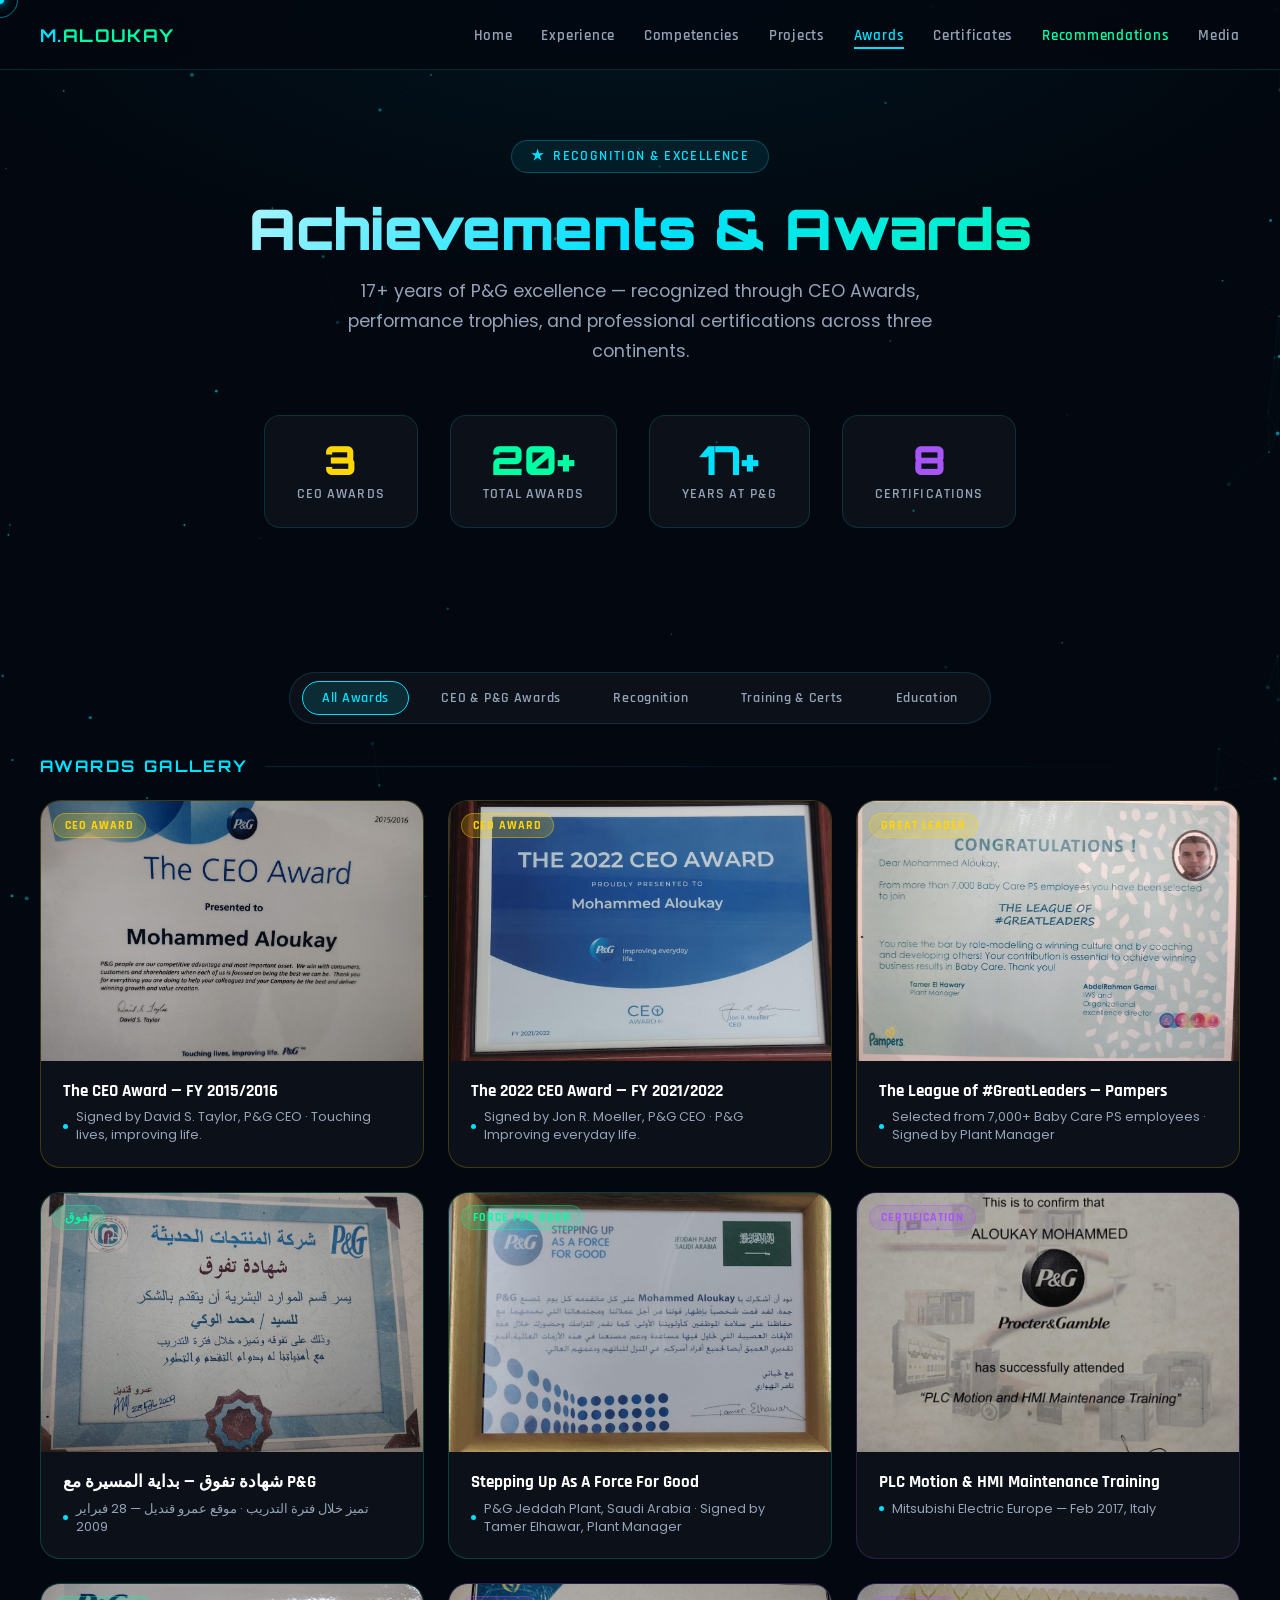
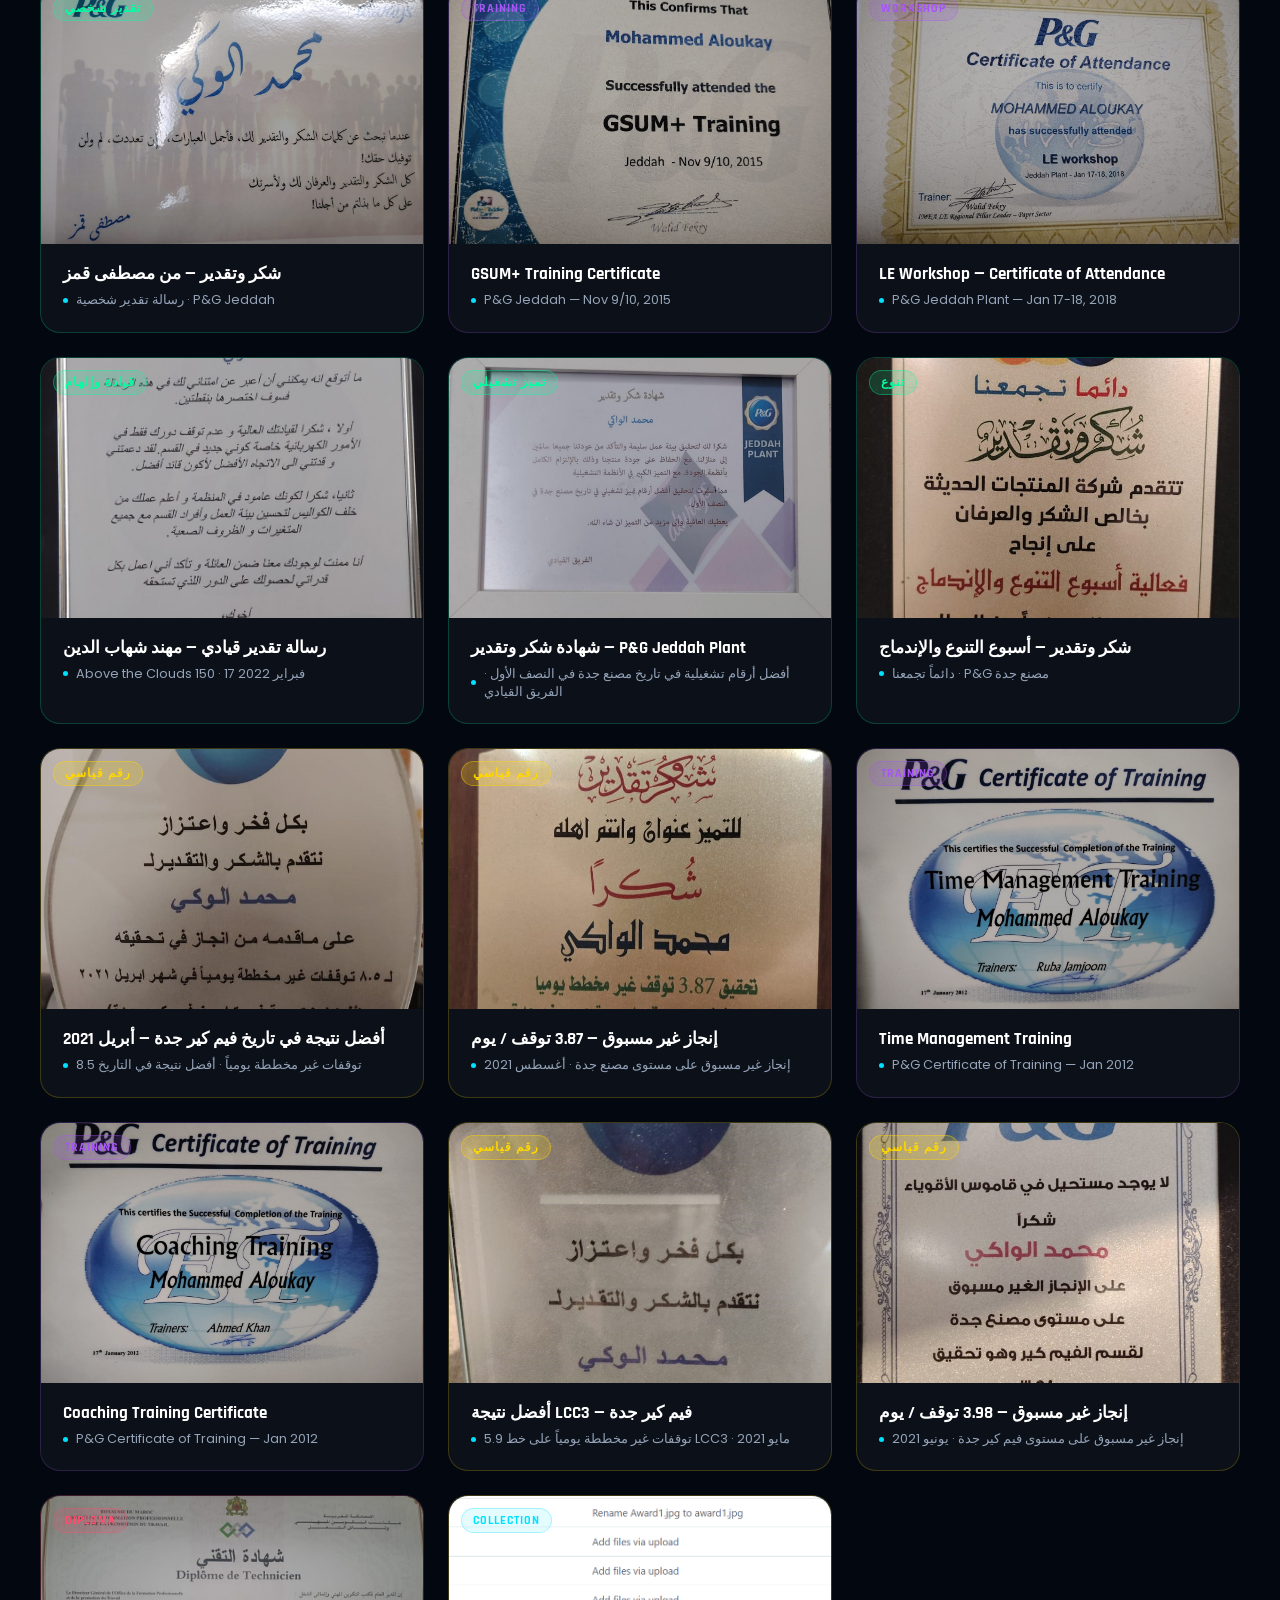
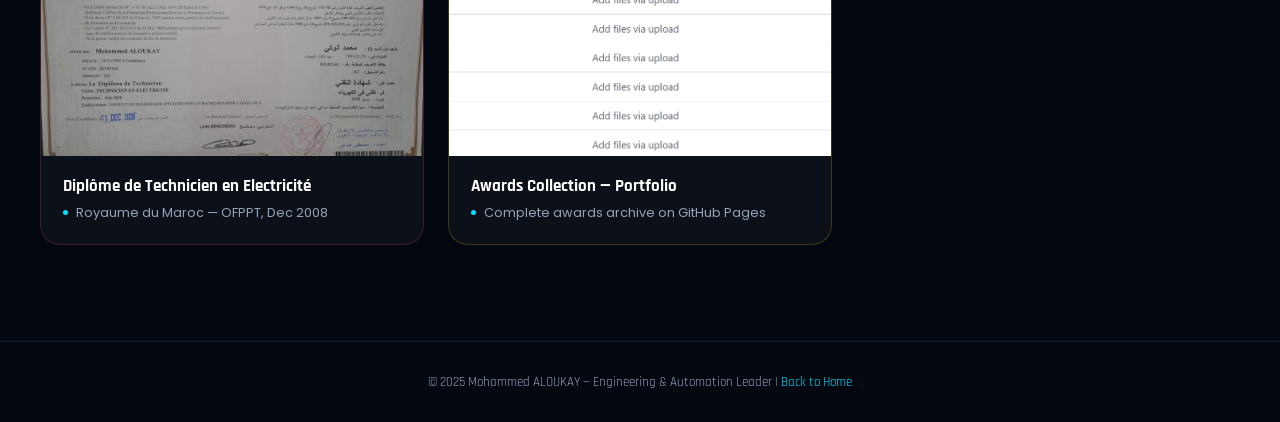
==== commit f56c0ae3: "Add files via upload" ====
--- a/achievements.html
+++ b/achievements.html
@@ -518,7 +518,8 @@
     <li><a href="experience.html">Experience</a></li>
     <li><a href="competencies.html">Competencies</a></li>
     <li><a href="projects.html">Projects</a></li>
-    <li><a href="achievements.html" class="active">Achievements</a></li>
+    <li><a href="achievements.html" class="active">Awards</a></li>
+    <li><a href="certificates.html">Certificates</a></li>
     <li><a href="recommendations.html" class="rec-link">Recommendations</a></li>
     <li><a href="gallery.html">Media</a></li>
   </ul>
@@ -569,72 +570,72 @@
   <div class="awards-grid" id="awards-grid">
 
     <!-- 1: CEO Award 2015/2016 -->
-    <div class="award-card reveal" data-cat="pg-awards" data-img="awards/award01.jpg" data-title="The CEO Award 2015/2016 — P&G (David S. Taylor)">
+    <div class="award-card reveal" data-cat="pg-awards" data-img="awards/award01_ceo_2015.jpg" data-title="The CEO Award — FY 2015/2016" data-desc="Presented to Mohammed Aloukay. P&G people are our competitive advantage and most important asset. We win with consumers, customers and shareholders when each of us is focused on being the best we can be. Thank you for everything you are doing to help your colleagues and your Company be the best and deliver winning growth and value creation. — David S. Taylor, P&G CEO">
       <div class="award-img-wrap">
         <span class="cat-badge gold">CEO Award</span>
         <div class="zoom-icon">🔍</div>
-        <img src="awards/award01.jpg" alt="P&G CEO Award 2015/2016" loading="lazy"
+        <img src="awards/award01_ceo_2015.jpg" alt="P&G CEO Award 2015/2016" loading="lazy"
              onerror="this.style.display='none'">
       </div>
       <div class="award-body">
         <div class="award-title">The CEO Award — FY 2015/2016</div>
-        <div class="award-meta"><span class="dot"></span> Signed by David S. Taylor, P&amp;G CEO</div>
+        <div class="award-meta"><span class="dot"></span> Signed by David S. Taylor, P&amp;G CEO · Touching lives, improving life.</div>
       </div>
     </div>
 
     <!-- 2: CEO Award 2022 -->
-    <div class="award-card reveal" data-cat="pg-awards" data-img="awards/award02.jpg" data-title="The 2022 CEO Award — P&G (Jon R. Moeller)">
+    <div class="award-card reveal" data-cat="pg-awards" data-img="awards/award02_ceo_2022.jpg" data-title="The 2022 CEO Award — FY 2021/2022" data-desc="THE 2022 CEO AWARD — Proudly Presented to Mohammed Aloukay. P&G Improving everyday life. Signed by Jon R. Moeller, CEO — FY 2021/2022. A second CEO Award, the pinnacle of P&G recognition.">
       <div class="award-img-wrap">
         <span class="cat-badge gold">CEO Award</span>
         <div class="zoom-icon">🔍</div>
-        <img src="awards/award02.jpg" alt="P&G 2022 CEO Award" loading="lazy"
+        <img src="awards/award02_ceo_2022.jpg" alt="P&G 2022 CEO Award" loading="lazy"
              onerror="this.style.display='none'">
       </div>
       <div class="award-body">
         <div class="award-title">The 2022 CEO Award — FY 2021/2022</div>
-        <div class="award-meta"><span class="dot"></span> Signed by Jon R. Moeller, P&amp;G CEO</div>
+        <div class="award-meta"><span class="dot"></span> Signed by Jon R. Moeller, P&amp;G CEO · P&amp;G Improving everyday life.</div>
       </div>
     </div>
 
     <!-- 3: Great Leaders Award (Pampers) -->
-    <div class="award-card reveal" data-cat="pg-awards" data-img="awards/award03.jpg" data-title="League of #GreatLeaders — Pampers Baby Care">
+    <div class="award-card reveal" data-cat="pg-awards" data-img="awards/award03_great_leaders.jpg" data-title="The League of #GreatLeaders — Pampers Baby Care" data-desc="Dear Mohammed Aloukay, From more than 7,000 Baby Care PS employees you have been selected to join THE LEAGUE OF #GREATLEADERS. You raise the bar by role-modelling a winning culture and by coaching and developing others! Your contribution is essential to achieve winning business results in Baby Care. Thank you! — Tamer El Hawary (Plant Manager) &amp; AbdelRahman Gamal (IWS and Organizational Excellence Director)">
       <div class="award-img-wrap">
         <span class="cat-badge gold">Great Leader</span>
         <div class="zoom-icon">🔍</div>
-        <img src="awards/award03.jpg" alt="League of GreatLeaders Award" loading="lazy"
-             onerror="this.style.display='none'">
-      </div>
-      <div class="award-body">
-        <div class="award-title">League of #GreatLeaders — Pampers</div>
-        <div class="award-meta"><span class="dot"></span> Selected from 7,000+ Baby Care PS employees</div>
+        <img src="awards/award03_great_leaders.jpg" alt="League of GreatLeaders Award" loading="lazy"
+             onerror="this.style.display='none'">
+      </div>
+      <div class="award-body">
+        <div class="award-title">The League of #GreatLeaders — Pampers</div>
+        <div class="award-meta"><span class="dot"></span> Selected from 7,000+ Baby Care PS employees · Signed by Plant Manager</div>
       </div>
     </div>
 
     <!-- 4: شهادة تفوق P&G 2009 -->
-    <div class="award-card reveal" data-cat="recognition" data-img="awards/award04.jpg" data-title="شهادة تفوق — شركة المنتجات الحديثة P&G 2009">
+    <div class="award-card reveal" data-cat="recognition" data-img="awards/award04_excellence_2009.jpg" data-title="شهادة تفوق — شركة المنتجات الحديثة P&G 2009" data-desc="شركة المنتجات الحديثة — P&G جدة. شهادة تفوق: يسر قسم الموارد البشرية أن يتقدم بالشكر للسيد محمد الوكي وذلك على تفوقه وتميزه خلال فترة التدريب، مع أمنياتنا له بدوام التقدم والتطور. موقع من عمرو قنديل — 28 فبراير 2009.">
       <div class="award-img-wrap">
         <span class="cat-badge green">تفوق</span>
         <div class="zoom-icon">🔍</div>
-        <img src="awards/award04.jpg" alt="شهادة تفوق P&G 2009" loading="lazy"
-             onerror="this.style.display='none'">
-      </div>
-      <div class="award-body">
-        <div class="award-title">شهادة تفوق — P&amp;G Jeddah 2009</div>
-        <div class="award-meta"><span class="dot"></span> تميز خلال فترة التدريب — Feb 2009</div>
+        <img src="awards/award04_excellence_2009.jpg" alt="شهادة تفوق P&G 2009" loading="lazy"
+             onerror="this.style.display='none'">
+      </div>
+      <div class="award-body">
+        <div class="award-title">شهادة تفوق — بداية المسيرة مع P&amp;G</div>
+        <div class="award-meta"><span class="dot"></span> تميز خلال فترة التدريب · موقع عمرو قنديل — 28 فبراير 2009</div>
       </div>
     </div>
 
     <!-- 5: Stepping Up As A Force For Good -->
-    <div class="award-card reveal" data-cat="recognition" data-img="awards/award05.jpg" data-title="Stepping Up As A Force For Good — P&G Jeddah Plant">
-      <div class="award-img-wrap">
-        <span class="cat-badge green">Recognition</span>
-        <div class="zoom-icon">🔍</div>
-        <img src="awards/award05.jpg" alt="Stepping Up As A Force For Good" loading="lazy"
+    <div class="award-card reveal" data-cat="recognition" data-img="awards/award05_stepping_up.jpg" data-title="Stepping Up As A Force For Good — P&G Jeddah Plant" data-desc="STEPPING UP AS A FORCE FOR GOOD — P&G Jeddah Plant, Saudi Arabia. نود أن أشكرك يا Mohammed Aloukay على كل ما تقدمه كل يوم لمصنع P&G جدة. لقد قمت شخصياً بإظهار قوتنا من أجل عملائنا ومجتمعاتنا التي نخدمهما، مع حفاظنا على سلامة الموظفين كأولويتنا الأولى. كما نقدر التزامك وحضورك خلال هذه الأوقات العصيبة التي تحاول فيها مساعدة ودعم مصنعنا في هذه الأزمات العالمية. — مع خباتي، تامر الهواري (Plant Manager)">
+      <div class="award-img-wrap">
+        <span class="cat-badge green">Force For Good</span>
+        <div class="zoom-icon">🔍</div>
+        <img src="awards/award05_stepping_up.jpg" alt="Stepping Up As A Force For Good" loading="lazy"
              onerror="this.style.display='none'">
       </div>
       <div class="award-body">
         <div class="award-title">Stepping Up As A Force For Good</div>
-        <div class="award-meta"><span class="dot"></span> P&amp;G Jeddah Plant — Signed by Tamer Elhawar</div>
+        <div class="award-meta"><span class="dot"></span> P&amp;G Jeddah Plant, Saudi Arabia · Signed by Tamer Elhawar, Plant Manager</div>
       </div>
     </div>
 
@@ -653,16 +654,16 @@
     </div>
 
     <!-- 7: شكر وتقدير من مصطفى قمز -->
-    <div class="award-card reveal" data-cat="recognition" data-img="awards/award07.jpg" data-title="شكر وتقدير — P&G من مصطفى قمز">
-      <div class="award-img-wrap">
-        <span class="cat-badge green">تقدير</span>
-        <div class="zoom-icon">🔍</div>
-        <img src="awards/award07.jpg" alt="شكر وتقدير P&G" loading="lazy"
-             onerror="this.style.display='none'">
-      </div>
-      <div class="award-body">
-        <div class="award-title">شكر وتقدير — P&amp;G</div>
-        <div class="award-meta"><span class="dot"></span> من مصطفى قمز — تقدير شخصي</div>
+    <div class="award-card reveal" data-cat="recognition" data-img="awards/award07_mustafa_qamz.jpg" data-title="شكر وتقدير — P&G من مصطفى قمز" data-desc="محمد الوكي — عندما نبحث عن كلمات الشكر والتقدير لك، فأجمل العبارات، إن تعددت، لم ولن توفيك حقك! كل الشكر والتقدير والعرفان لك ولأسرتك على كل ما بذلتم من أجلنا! — مصطفى قمز (P&G)">
+      <div class="award-img-wrap">
+        <span class="cat-badge green">تقدير شخصي</span>
+        <div class="zoom-icon">🔍</div>
+        <img src="awards/award07_mustafa_qamz.jpg" alt="شكر وتقدير مصطفى قمز" loading="lazy"
+             onerror="this.style.display='none'">
+      </div>
+      <div class="award-body">
+        <div class="award-title">شكر وتقدير — من مصطفى قمز</div>
+        <div class="award-meta"><span class="dot"></span> رسالة تقدير شخصية · P&amp;G Jeddah</div>
       </div>
     </div>
 
@@ -695,72 +696,72 @@
     </div>
 
     <!-- 10: رسالة تقدير مهند شهاب الدين 2022 -->
-    <div class="award-card reveal" data-cat="recognition" data-img="awards/award10.jpg" data-title="رسالة تقدير قيادي — P&G 2022 من مهند شهاب الدين">
-      <div class="award-img-wrap">
-        <span class="cat-badge green">تقدير</span>
-        <div class="zoom-icon">🔍</div>
-        <img src="awards/award10.jpg" alt="رسالة تقدير قيادي 2022" loading="lazy"
-             onerror="this.style.display='none'">
-      </div>
-      <div class="award-body">
-        <div class="award-title">رسالة تقدير قيادي — 2022</div>
-        <div class="award-meta"><span class="dot"></span> من مهند شهاب الدين — 17 فبراير 2022</div>
+    <div class="award-card reveal" data-cat="recognition" data-img="awards/award10_muhannad_2022.jpg" data-title="رسالة تقدير قيادي — مهند شهاب الدين 2022" data-desc="واكي — ما أتوقع أنه يمكنني أن أعبر عن امتناني لك في هذه الرسالة فسوف اختصرها بنقطتين. أولاً: شكراً لقيادتك العالية وعدم توقف دورك فقط في الأمور الكهربائية خاصة كوني جديد في القسم. لقد دعمتني وقدتني إلى الاتجاه الأفضل لأكون قائداً أفضل. ثانياً: شكراً لكونك عاموداً في المنظمة وأعلم عملك من خلف الكواليس لتحسين بيئة العمل وأفراد القسم مع جميع المتغيرات والظروف الصعبة. أنا ممتن لوجودك معنا ضمن العائلة. — أخوك، مهند شهاب الدين · 17 فبراير 2022">
+      <div class="award-img-wrap">
+        <span class="cat-badge green">قيادة وإلهام</span>
+        <div class="zoom-icon">🔍</div>
+        <img src="awards/award10_muhannad_2022.jpg" alt="رسالة تقدير مهند شهاب الدين 2022" loading="lazy"
+             onerror="this.style.display='none'">
+      </div>
+      <div class="award-body">
+        <div class="award-title">رسالة تقدير قيادي — مهند شهاب الدين</div>
+        <div class="award-meta"><span class="dot"></span> Above the Clouds 150 · 17 فبراير 2022</div>
       </div>
     </div>
 
     <!-- 11: شهادة شكر وتقدير Jeddah Plant -->
-    <div class="award-card reveal" data-cat="recognition" data-img="awards/award11.jpg" data-title="شهادة شكر وتقدير — P&G Jeddah Plant">
-      <div class="award-img-wrap">
-        <span class="cat-badge green">شكر وتقدير</span>
-        <div class="zoom-icon">🔍</div>
-        <img src="awards/award11.jpg" alt="شهادة شكر وتقدير Jeddah Plant" loading="lazy"
-             onerror="this.style.display='none'">
-      </div>
-      <div class="award-body">
-        <div class="award-title">شهادة شكر وتقدير — Jeddah Plant</div>
-        <div class="award-meta"><span class="dot"></span> أفضل أرقام تشغيلية في تاريخ مصنع جدة</div>
+    <div class="award-card reveal" data-cat="recognition" data-img="awards/award11_jeddah_plant.jpg" data-title="شهادة شكر وتقدير — P&G Jeddah Plant" data-desc="شهادة شكر وتقدير — محمد الواي. شكراً لك لتحقيق بيئة عمل سليمة والتأكد من عودتنا جميعاً سالمين إلى منازلنا، مع الحفاظ على جودة منتجنا وذلك بالإلتزام الكامل بأنظمة الجودة، مع التميز الكبير في الأنظمة التشغيلية. مما أسفرت عن تحقيق أفضل أرقام تشغيلية في تاريخ مصنع جدة في النصف الأول. يعطيك العافية وإلى مزيد من التميز إن شاء الله. — الفريق القيادي · P&G Jeddah Plant">
+      <div class="award-img-wrap">
+        <span class="cat-badge green">تميز تشغيلي</span>
+        <div class="zoom-icon">🔍</div>
+        <img src="awards/award11_jeddah_plant.jpg" alt="شهادة شكر وتقدير Jeddah Plant" loading="lazy"
+             onerror="this.style.display='none'">
+      </div>
+      <div class="award-body">
+        <div class="award-title">شهادة شكر وتقدير — P&amp;G Jeddah Plant</div>
+        <div class="award-meta"><span class="dot"></span> أفضل أرقام تشغيلية في تاريخ مصنع جدة في النصف الأول · الفريق القيادي</div>
       </div>
     </div>
 
     <!-- 12: شكر وتقدير أسبوع التنوع -->
-    <div class="award-card reveal" data-cat="recognition" data-img="awards/award12.jpg" data-title="شكر وتقدير — فعالية أسبوع التنوع والإندماج">
+    <div class="award-card reveal" data-cat="recognition" data-img="awards/award12_diversity.jpg" data-title="شكر وتقدير — فعالية أسبوع التنوع والإندماج" data-desc="دائماً تجمعنا — شكر وتقدير. تتقدم شركة المنتجات الحديثة (P&G مصنع جدة) بخالص الشكر والعرفان على إنجاح فعالية أسبوع التنوع والإندماج. متمنين لكم مزيداً من العطاء والإنجاز المتميز. — مصنع جدة">
       <div class="award-img-wrap">
         <span class="cat-badge green">تنوع</span>
         <div class="zoom-icon">🔍</div>
-        <img src="awards/award12.jpg" alt="شكر وتقدير أسبوع التنوع" loading="lazy"
+        <img src="awards/award12_diversity.jpg" alt="شكر وتقدير أسبوع التنوع والإندماج" loading="lazy"
              onerror="this.style.display='none'">
       </div>
       <div class="award-body">
         <div class="award-title">شكر وتقدير — أسبوع التنوع والإندماج</div>
-        <div class="award-meta"><span class="dot"></span> مصنع جدة — P&amp;G</div>
+        <div class="award-meta"><span class="dot"></span> دائماً تجمعنا · P&amp;G مصنع جدة</div>
       </div>
     </div>
 
     <!-- 13: تروفي أفضل نتيجة فيم كير أبريل 2021 -->
-    <div class="award-card reveal" data-cat="pg-awards" data-img="awards/award13.jpg" data-title="أفضل نتيجة في تاريخ فيم كير جدة — أبريل 2021">
-      <div class="award-img-wrap">
-        <span class="cat-badge gold">Best Result</span>
-        <div class="zoom-icon">🔍</div>
-        <img src="awards/award13.jpg" alt="أفضل نتيجة فيم كير أبريل 2021" loading="lazy"
-             onerror="this.style.display='none'">
-      </div>
-      <div class="award-body">
-        <div class="award-title">أفضل نتيجة في تاريخ فيم كير جدة</div>
-        <div class="award-meta"><span class="dot"></span> 8.5 توقفات غير مخططة يومياً — أبريل 2021</div>
+    <div class="award-card reveal" data-cat="pg-awards" data-img="awards/award13_femcare_apr2021.jpg" data-title="أفضل نتيجة في تاريخ فيم كير جدة — أبريل 2021" data-desc="بكل فخر واعتزاز نتقدم بالشكر والتقدير لـ محمد الوكي على ما قدمه من إنجاز في تحقيقه لـ 8.5 توقفات غير مخططة يومياً في شهر أبريل 2021 — أفضل نتيجة في تاريخ فيم كير جدة. أنتم الأفضل. — P&G Fem Care">
+      <div class="award-img-wrap">
+        <span class="cat-badge gold">رقم قياسي</span>
+        <div class="zoom-icon">🔍</div>
+        <img src="awards/award13_femcare_apr2021.jpg" alt="أفضل نتيجة فيم كير أبريل 2021" loading="lazy"
+             onerror="this.style.display='none'">
+      </div>
+      <div class="award-body">
+        <div class="award-title">أفضل نتيجة في تاريخ فيم كير جدة — أبريل 2021</div>
+        <div class="award-meta"><span class="dot"></span> 8.5 توقفات غير مخططة يومياً · أفضل نتيجة في التاريخ</div>
       </div>
     </div>
 
     <!-- 14: تروفي 3.87 توقف أغسطس 2021 -->
-    <div class="award-card reveal" data-cat="pg-awards" data-img="awards/award14.jpg" data-title="إنجاز غير مسبوق — 3.87 توقف يومياً أغسطس 2021">
-      <div class="award-img-wrap">
-        <span class="cat-badge gold">Record</span>
-        <div class="zoom-icon">🔍</div>
-        <img src="awards/award14.jpg" alt="إنجاز 3.87 توقف أغسطس 2021" loading="lazy"
-             onerror="this.style.display='none'">
-      </div>
-      <div class="award-body">
-        <div class="award-title">إنجاز غير مسبوق — مصنع جدة</div>
-        <div class="award-meta"><span class="dot"></span> 3.87 توقف غير مخطط يومياً — أغسطس 2021</div>
+    <div class="award-card reveal" data-cat="pg-awards" data-img="awards/award14_aug2021.jpg" data-title="إنجاز غير مسبوق — 3.87 توقف يومياً — أغسطس 2021" data-desc="شكر وتقدير — للتميز عنوان وأنتم أهله. شكراً محمد الواكي على تحقيق 3.87 توقف غير مخطط يومياً — وهو إنجاز غير مسبوق على مستوى مصنع جدة لشهر أغسطس 2021. لا يوجد مستحيل في قاموس الأقوياء. — P&G Jeddah Plant">
+      <div class="award-img-wrap">
+        <span class="cat-badge gold">رقم قياسي</span>
+        <div class="zoom-icon">🔍</div>
+        <img src="awards/award14_aug2021.jpg" alt="إنجاز 3.87 توقف أغسطس 2021" loading="lazy"
+             onerror="this.style.display='none'">
+      </div>
+      <div class="award-body">
+        <div class="award-title">إنجاز غير مسبوق — 3.87 توقف / يوم</div>
+        <div class="award-meta"><span class="dot"></span> إنجاز غير مسبوق على مستوى مصنع جدة · أغسطس 2021</div>
       </div>
     </div>
 
@@ -793,30 +794,30 @@
     </div>
 
     <!-- 17: تروفي 5.9 توقف مايو 2021 LCC3 -->
-    <div class="award-card reveal" data-cat="pg-awards" data-img="awards/award17.jpg" data-title="أفضل نتيجة LCC3 — 5.9 توقف مايو 2021">
-      <div class="award-img-wrap">
-        <span class="cat-badge gold">Record</span>
-        <div class="zoom-icon">🔍</div>
-        <img src="awards/award17.jpg" alt="أفضل نتيجة LCC3 مايو 2021" loading="lazy"
-             onerror="this.style.display='none'">
-      </div>
-      <div class="award-body">
-        <div class="award-title">أفضل نتيجة LCC3 — مصنع جدة</div>
-        <div class="award-meta"><span class="dot"></span> 5.9 توقفات غير مخططة يومياً — مايو 2021</div>
+    <div class="award-card reveal" data-cat="pg-awards" data-img="awards/award17_lcc3_may2021.jpg" data-title="أفضل نتيجة LCC3 في تاريخ فيم كير جدة — مايو 2021" data-desc="بكل فخر واعتزاز نتقدم بالشكر والتقدير لـ محمد الوكي على ما قدمه من إنجاز في تحقيقه لـ 5.9 توقفات غير مخططة يومياً على خط LCC3 في شهر مايو 2021 — أفضل نتيجة في تاريخ فيم كير جدة. أنتم الأفضل. — P&G Fem Care">
+      <div class="award-img-wrap">
+        <span class="cat-badge gold">رقم قياسي</span>
+        <div class="zoom-icon">🔍</div>
+        <img src="awards/award17_lcc3_may2021.jpg" alt="أفضل نتيجة LCC3 مايو 2021" loading="lazy"
+             onerror="this.style.display='none'">
+      </div>
+      <div class="award-body">
+        <div class="award-title">أفضل نتيجة LCC3 — فيم كير جدة</div>
+        <div class="award-meta"><span class="dot"></span> 5.9 توقفات غير مخططة يومياً على خط LCC3 · مايو 2021</div>
       </div>
     </div>
 
     <!-- 18: تروفي 3.98 توقف يونيو 2021 -->
-    <div class="award-card reveal" data-cat="pg-awards" data-img="awards/award18.jpg" data-title="إنجاز غير مسبوق فيم كير — 3.98 توقف يونيو 2021">
-      <div class="award-img-wrap">
-        <span class="cat-badge gold">Record</span>
-        <div class="zoom-icon">🔍</div>
-        <img src="awards/award18.jpg" alt="إنجاز 3.98 توقف يونيو 2021" loading="lazy"
-             onerror="this.style.display='none'">
-      </div>
-      <div class="award-body">
-        <div class="award-title">إنجاز غير مسبوق — فيم كير جدة</div>
-        <div class="award-meta"><span class="dot"></span> 3.98 توقفات غير مخططة يومياً — يونيو 2021</div>
+    <div class="award-card reveal" data-cat="pg-awards" data-img="awards/award18_jun2021.jpg" data-title="إنجاز غير مسبوق فيم كير — 3.98 توقف يومياً — يونيو 2021" data-desc="لا يوجد مستحيل في قاموس الأقوياء. شكراً محمد الواكي على الإنجاز الغير مسبوق على مستوى مصنع جدة لقسم الفيم كير وهو تحقيق 3.98 توقفات غير مخططة يومياً في شهر يونيو 2021. — P&G Fem Care Jeddah">
+      <div class="award-img-wrap">
+        <span class="cat-badge gold">رقم قياسي</span>
+        <div class="zoom-icon">🔍</div>
+        <img src="awards/award18_jun2021.jpg" alt="إنجاز 3.98 توقف يونيو 2021" loading="lazy"
+             onerror="this.style.display='none'">
+      </div>
+      <div class="award-body">
+        <div class="award-title">إنجاز غير مسبوق — 3.98 توقف / يوم</div>
+        <div class="award-meta"><span class="dot"></span> إنجاز غير مسبوق على مستوى فيم كير جدة · يونيو 2021</div>
       </div>
     </div>
 
@@ -1017,7 +1018,8 @@
   var card = visibleCards[idx];
   if (!card) return;
   lbImg.src = card.dataset.img;
-  lbCap.textContent = card.dataset.title;
+  var desc = card.dataset.desc || '';
+  lbCap.innerHTML = '<strong>' + card.dataset.title + '</strong>' + (desc ? '<br><span style="font-size:.82rem;color:#94a3b8;line-height:1.6;display:block;margin-top:6px">' + desc + '</span>' : '');
 }
 
 cards.forEach(function(card) {
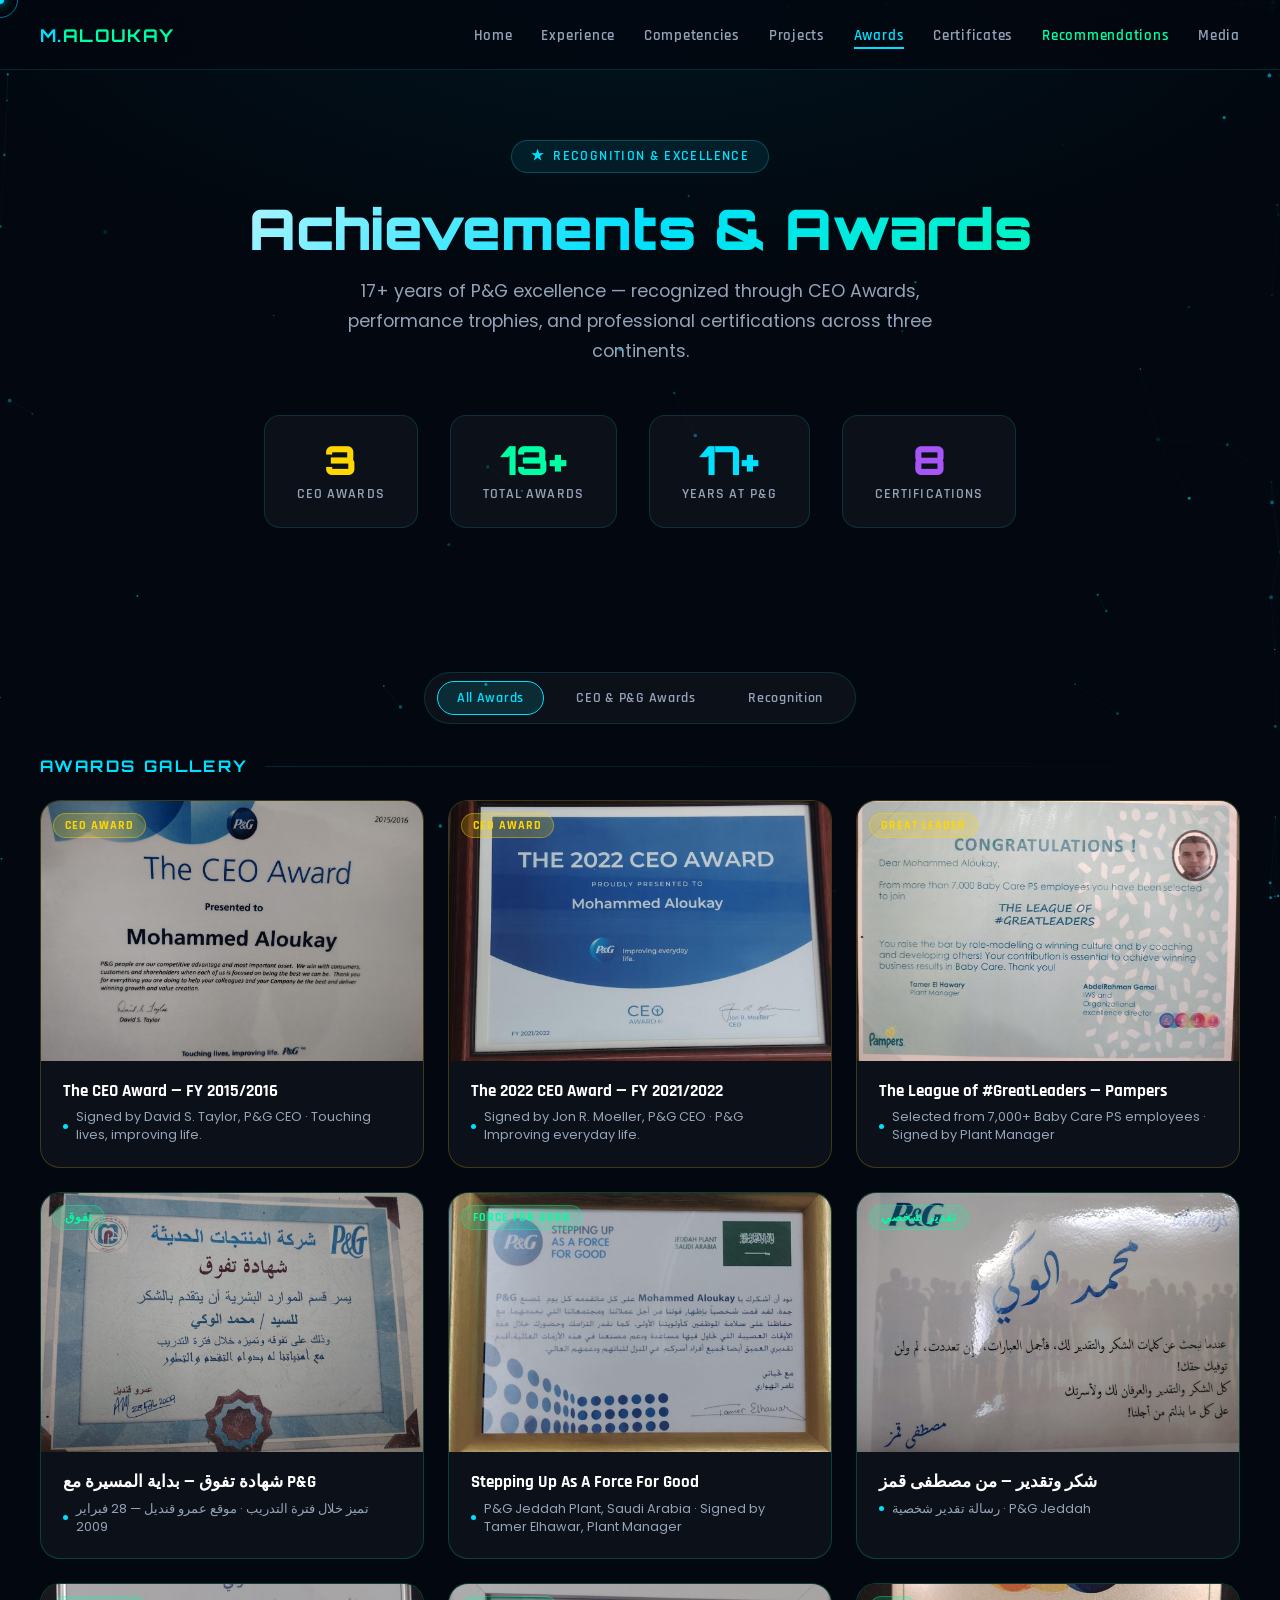
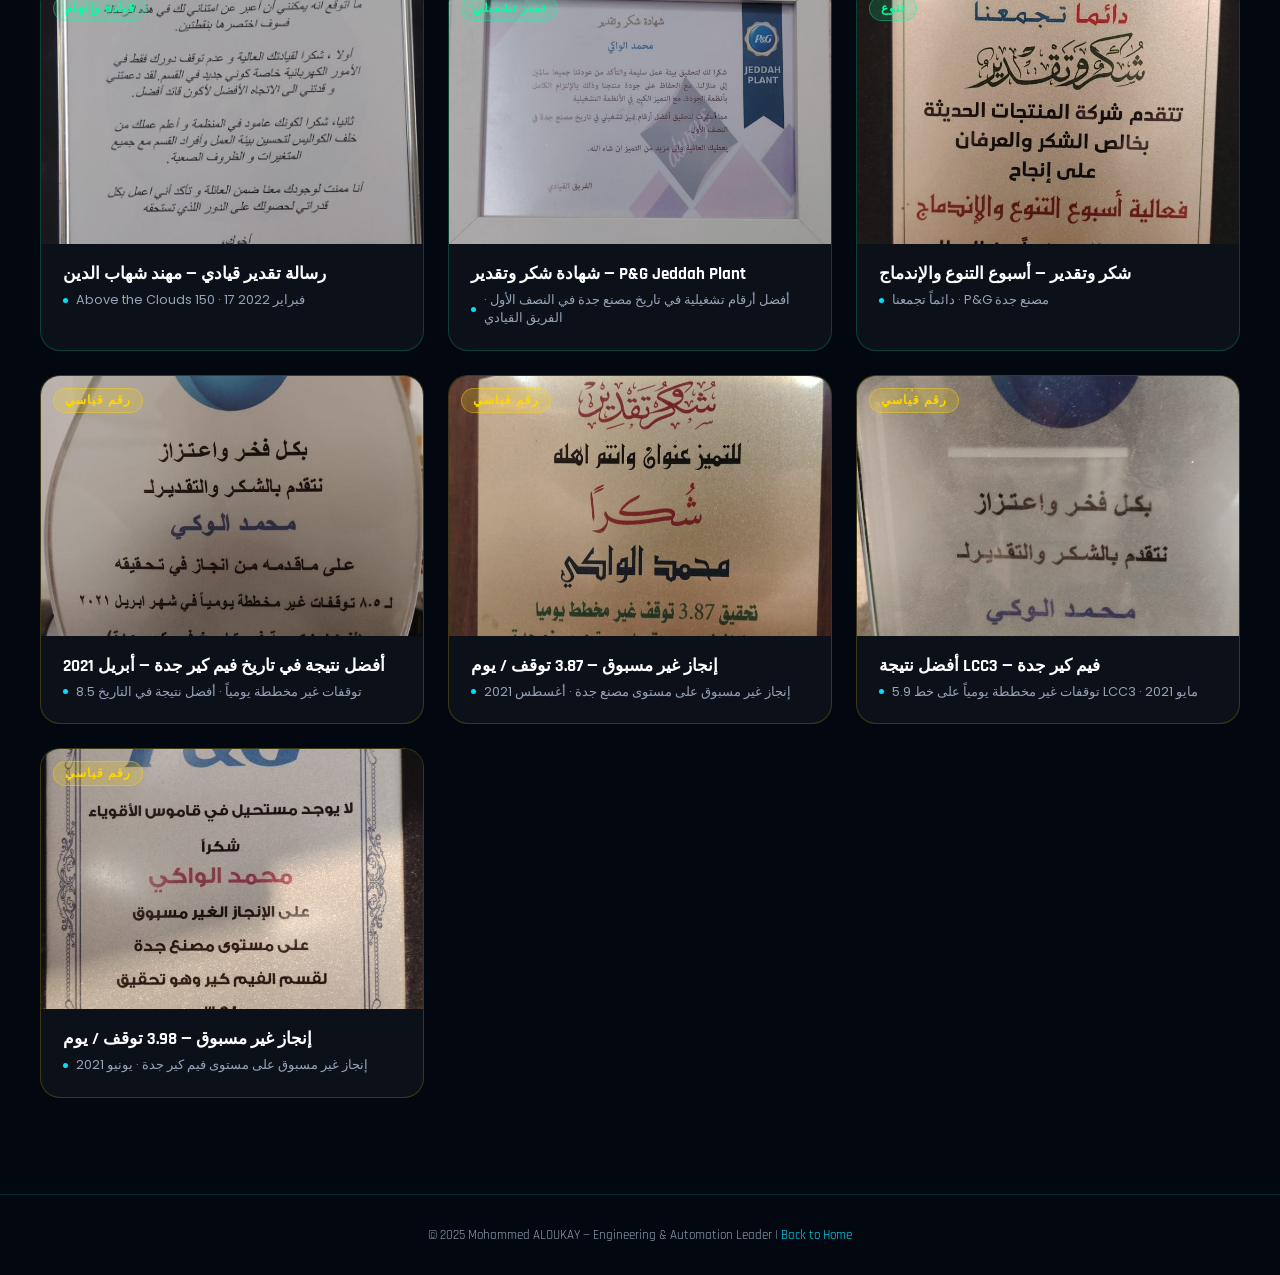
==== commit 11348127: "Add files via upload" ====
--- a/achievements.html
+++ b/achievements.html
@@ -538,7 +538,7 @@
       <div class="stat-label">CEO Awards</div>
     </div>
     <div class="stat-card reveal">
-      <div class="stat-number green" data-target="20">0</div>
+      <div class="stat-number green" data-target="13">0</div>
       <div class="stat-label">Total Awards</div>
     </div>
     <div class="stat-card reveal">
@@ -558,8 +558,7 @@
     <button class="filter-btn active" data-cat="all">All Awards</button>
     <button class="filter-btn" data-cat="pg-awards">CEO &amp; P&amp;G Awards</button>
     <button class="filter-btn" data-cat="recognition">Recognition</button>
-    <button class="filter-btn" data-cat="training">Training &amp; Certs</button>
-    <button class="filter-btn" data-cat="education">Education</button>
+
   </div>
 </div>
 
@@ -639,19 +638,7 @@
       </div>
     </div>
 
-    <!-- 6: Mitsubishi PLC Certificate -->
-    <div class="award-card reveal" data-cat="training" data-img="awards/award06.jpg" data-title="PLC Motion & HMI Maintenance Training — Mitsubishi Electric, Italy 2017">
-      <div class="award-img-wrap">
-        <span class="cat-badge purple">Certification</span>
-        <div class="zoom-icon">🔍</div>
-        <img src="awards/award06.jpg" alt="Mitsubishi PLC Certificate" loading="lazy"
-             onerror="this.style.display='none'">
-      </div>
-      <div class="award-body">
-        <div class="award-title">PLC Motion &amp; HMI Maintenance Training</div>
-        <div class="award-meta"><span class="dot"></span> Mitsubishi Electric Europe — Feb 2017, Italy</div>
-      </div>
-    </div>
+
 
     <!-- 7: شكر وتقدير من مصطفى قمز -->
     <div class="award-card reveal" data-cat="recognition" data-img="awards/award07_mustafa_qamz.jpg" data-title="شكر وتقدير — P&G من مصطفى قمز" data-desc="محمد الوكي — عندما نبحث عن كلمات الشكر والتقدير لك، فأجمل العبارات، إن تعددت، لم ولن توفيك حقك! كل الشكر والتقدير والعرفان لك ولأسرتك على كل ما بذلتم من أجلنا! — مصطفى قمز (P&G)">
@@ -667,34 +654,6 @@
       </div>
     </div>
 
-    <!-- 8: GSUM+ Training Certificate -->
-    <div class="award-card reveal" data-cat="training" data-img="awards/award08.jpg" data-title="GSUM+ Training — P&G Jeddah Nov 2015">
-      <div class="award-img-wrap">
-        <span class="cat-badge purple">Training</span>
-        <div class="zoom-icon">🔍</div>
-        <img src="awards/award08.jpg" alt="GSUM+ Training Certificate" loading="lazy"
-             onerror="this.style.display='none'">
-      </div>
-      <div class="award-body">
-        <div class="award-title">GSUM+ Training Certificate</div>
-        <div class="award-meta"><span class="dot"></span> P&amp;G Jeddah — Nov 9/10, 2015</div>
-      </div>
-    </div>
-
-    <!-- 9: LE Workshop Certificate -->
-    <div class="award-card reveal" data-cat="training" data-img="awards/award09.jpg" data-title="LE Workshop — P&G Jeddah Plant Jan 2018">
-      <div class="award-img-wrap">
-        <span class="cat-badge purple">Workshop</span>
-        <div class="zoom-icon">🔍</div>
-        <img src="awards/award09.jpg" alt="LE Workshop Certificate" loading="lazy"
-             onerror="this.style.display='none'">
-      </div>
-      <div class="award-body">
-        <div class="award-title">LE Workshop — Certificate of Attendance</div>
-        <div class="award-meta"><span class="dot"></span> P&amp;G Jeddah Plant — Jan 17-18, 2018</div>
-      </div>
-    </div>
-
     <!-- 10: رسالة تقدير مهند شهاب الدين 2022 -->
     <div class="award-card reveal" data-cat="recognition" data-img="awards/award10_muhannad_2022.jpg" data-title="رسالة تقدير قيادي — مهند شهاب الدين 2022" data-desc="واكي — ما أتوقع أنه يمكنني أن أعبر عن امتناني لك في هذه الرسالة فسوف اختصرها بنقطتين. أولاً: شكراً لقيادتك العالية وعدم توقف دورك فقط في الأمور الكهربائية خاصة كوني جديد في القسم. لقد دعمتني وقدتني إلى الاتجاه الأفضل لأكون قائداً أفضل. ثانياً: شكراً لكونك عاموداً في المنظمة وأعلم عملك من خلف الكواليس لتحسين بيئة العمل وأفراد القسم مع جميع المتغيرات والظروف الصعبة. أنا ممتن لوجودك معنا ضمن العائلة. — أخوك، مهند شهاب الدين · 17 فبراير 2022">
       <div class="award-img-wrap">
@@ -765,34 +724,6 @@
       </div>
     </div>
 
-    <!-- 15: Time Management Training P&G 2012 -->
-    <div class="award-card reveal" data-cat="training" data-img="awards/award15.jpg" data-title="Time Management Training — P&G Jan 2012">
-      <div class="award-img-wrap">
-        <span class="cat-badge purple">Training</span>
-        <div class="zoom-icon">🔍</div>
-        <img src="awards/award15.jpg" alt="Time Management Training P&G" loading="lazy"
-             onerror="this.style.display='none'">
-      </div>
-      <div class="award-body">
-        <div class="award-title">Time Management Training</div>
-        <div class="award-meta"><span class="dot"></span> P&amp;G Certificate of Training — Jan 2012</div>
-      </div>
-    </div>
-
-    <!-- 16: Coaching Training P&G 2012 -->
-    <div class="award-card reveal" data-cat="training" data-img="awards/award16.jpg" data-title="Coaching Training — P&G Jan 2012">
-      <div class="award-img-wrap">
-        <span class="cat-badge purple">Training</span>
-        <div class="zoom-icon">🔍</div>
-        <img src="awards/award16.jpg" alt="Coaching Training P&G" loading="lazy"
-             onerror="this.style.display='none'">
-      </div>
-      <div class="award-body">
-        <div class="award-title">Coaching Training Certificate</div>
-        <div class="award-meta"><span class="dot"></span> P&amp;G Certificate of Training — Jan 2012</div>
-      </div>
-    </div>
-
     <!-- 17: تروفي 5.9 توقف مايو 2021 LCC3 -->
     <div class="award-card reveal" data-cat="pg-awards" data-img="awards/award17_lcc3_may2021.jpg" data-title="أفضل نتيجة LCC3 في تاريخ فيم كير جدة — مايو 2021" data-desc="بكل فخر واعتزاز نتقدم بالشكر والتقدير لـ محمد الوكي على ما قدمه من إنجاز في تحقيقه لـ 5.9 توقفات غير مخططة يومياً على خط LCC3 في شهر مايو 2021 — أفضل نتيجة في تاريخ فيم كير جدة. أنتم الأفضل. — P&G Fem Care">
       <div class="award-img-wrap">
@@ -818,34 +749,6 @@
       <div class="award-body">
         <div class="award-title">إنجاز غير مسبوق — 3.98 توقف / يوم</div>
         <div class="award-meta"><span class="dot"></span> إنجاز غير مسبوق على مستوى فيم كير جدة · يونيو 2021</div>
-      </div>
-    </div>
-
-    <!-- 19: Diplôme de Technicien en Electricité -->
-    <div class="award-card reveal" data-cat="education" data-img="awards/diplome.jpg" data-title="Diplôme de Technicien en Electricité — Maroc 2008">
-      <div class="award-img-wrap">
-        <span class="cat-badge red">Diploma</span>
-        <div class="zoom-icon">🔍</div>
-        <img src="awards/diplome.jpg" alt="Diplôme de Technicien en Electricité" loading="lazy"
-             onerror="this.style.display='none'">
-      </div>
-      <div class="award-body">
-        <div class="award-title">Diplôme de Technicien en Electricité</div>
-        <div class="award-meta"><span class="dot"></span> Royaume du Maroc — OFPPT, Dec 2008</div>
-      </div>
-    </div>
-
-    <!-- 20: GitHub Awards list screenshot -->
-    <div class="award-card reveal" data-cat="pg-awards" data-img="awards/github_awards.png" data-title="Awards Collection — aloukay.github.io Portfolio">
-      <div class="award-img-wrap">
-        <span class="cat-badge cyan">Collection</span>
-        <div class="zoom-icon">🔍</div>
-        <img src="awards/github_awards.png" alt="Awards Collection" loading="lazy"
-             onerror="this.style.display='none'">
-      </div>
-      <div class="award-body">
-        <div class="award-title">Awards Collection — Portfolio</div>
-        <div class="award-meta"><span class="dot"></span> Complete awards archive on GitHub Pages</div>
       </div>
     </div>
 
